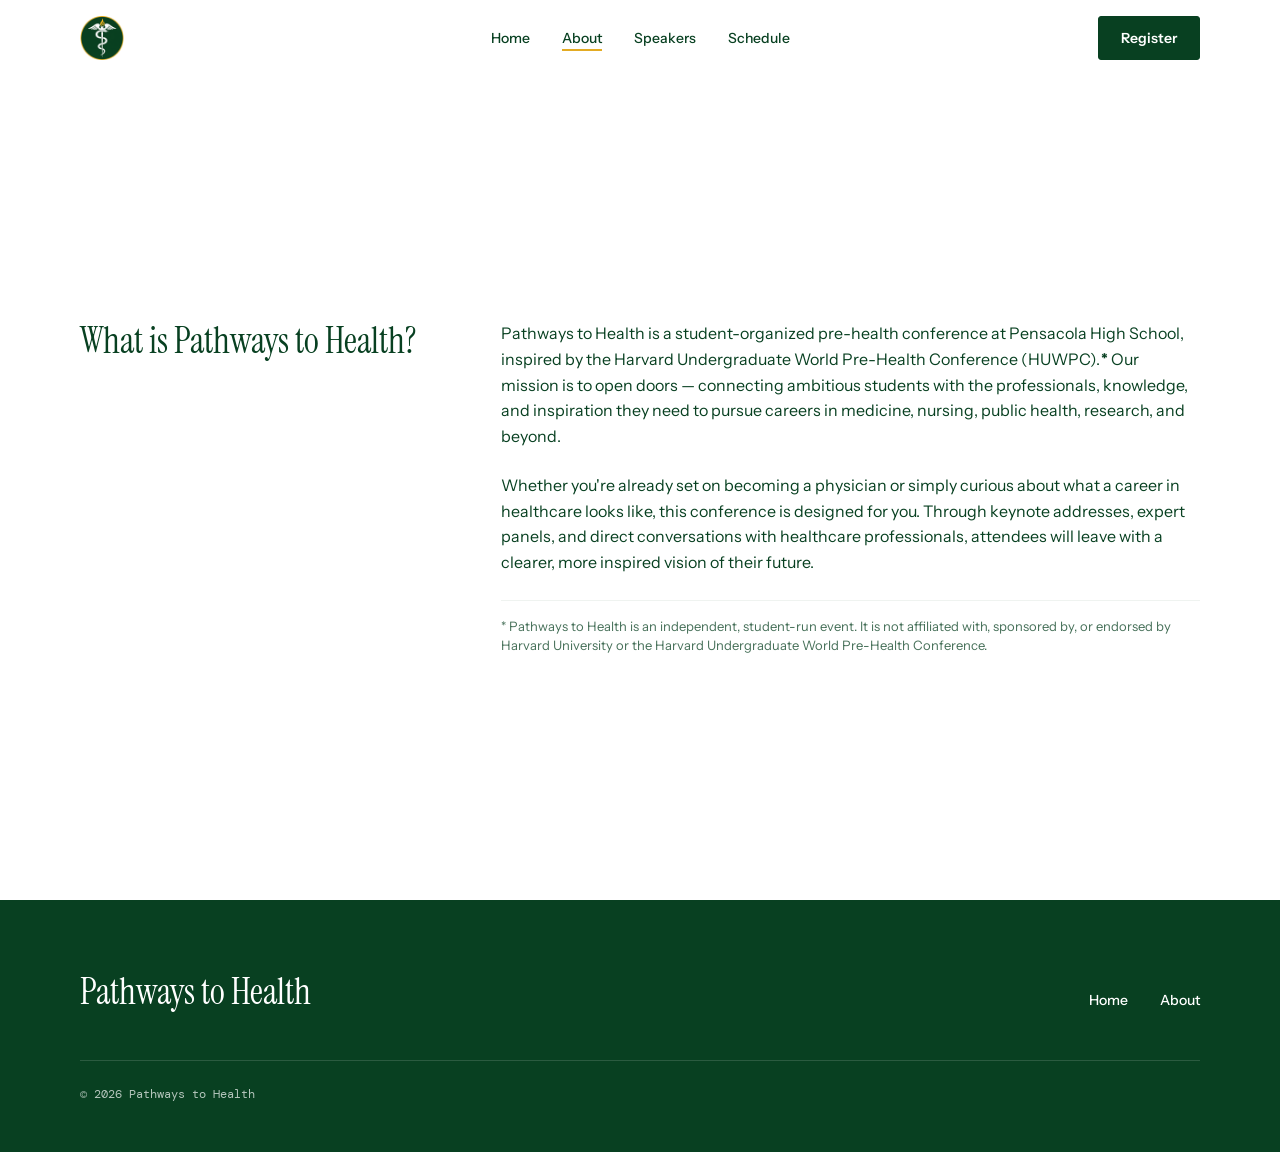
==== about.html @ 2609cc20 "Added registration page." ====
<!DOCTYPE html>
<html lang="en" class="snap-sections">
<head>
  <meta charset="UTF-8">
  <meta name="viewport" content="width=device-width, initial-scale=1.0">
  <title>About — Pathways to Health</title>
  <meta name="description" content="About — Pathways to Health.">
  <link rel="icon" type="image/png" href="images/favicon-32.png">

  <link rel="preconnect" href="https://fonts.googleapis.com">
  <link rel="preconnect" href="https://fonts.gstatic.com" crossorigin>
  <link href="https://fonts.googleapis.com/css2?family=Instrument+Serif:ital@0;1&family=Instrument+Sans:wght@400;500;600&family=DM+Mono:wght@400&display=swap" rel="stylesheet">
  <link rel="stylesheet" href="css/styles.css">
</head>
<body>
  <a class="skip-link" href="#main">Skip to content</a>

  <!-- ===== Navbar ===== -->
  <header class="site-header">
    <nav class="container nav" aria-label="Main">
      <a class="brand" href="index.html">
        <img src="images/logo-96.png" alt="Pathways to Health" width="44" height="44">
      </a>
      <button class="nav__toggle" type="button" aria-expanded="false" aria-controls="nav-links" aria-label="Open menu">
        <span></span><span></span>
      </button>
      <div class="nav__links" id="nav-links">
        <ul class="nav__main">
          <li><a class="link" href="index.html">Home</a></li>
          <li><a class="link" href="about.html" aria-current="page">About</a></li>
          <li><a class="link" href="speakers.html">Speakers</a></li>
          <li><a class="link" href="schedule.html">Schedule</a></li>
        </ul>
        <ul class="nav__end">
          <li><a class="btn btn--primary" href="register.html">Register</a></li>
        </ul>
      </div>
    </nav>
  </header>

  <main id="main">
    <section class="section" aria-labelledby="what-is">
      <div class="container split">
        <h1 class="h1" id="what-is">What is Pathways to Health?</h1>
        <div class="split__body">
          <p>Pathways to Health is a student-organized pre-health conference at Pensacola High School, inspired by the Harvard Undergraduate World Pre-Health Conference (HUWPC).<a class="footnote-ref" href="#footnote-harvard" aria-describedby="footnote-harvard">*</a> Our mission is to open doors — connecting ambitious students with the professionals, knowledge, and inspiration they need to pursue careers in medicine, nursing, public health, research, and beyond.</p>
          <p>Whether you're already set on becoming a physician or simply curious about what a career in healthcare looks like, this conference is designed for you. Through keynote addresses, expert panels, and direct conversations with healthcare professionals, attendees will leave with a clearer, more inspired vision of their future.</p>
          <p class="footnote small" id="footnote-harvard">* Pathways to Health is an independent, student-run event. It is not affiliated with, sponsored by, or endorsed by Harvard University or the Harvard Undergraduate World Pre-Health Conference.</p>
        </div>
      </div>
    </section>
  </main>

  <!-- ===== Footer ===== -->
  <footer class="site-footer">
    <div class="container">
      <div class="footer__top">
        <p class="footer__tagline">Pathways to Health</p>
        <ul class="footer__links">
          <li><a class="link" href="index.html">Home</a></li>
          <li><a class="link" href="about.html">About</a></li>
        </ul>
      </div>
      <div class="footer__bottom">
        <p>© <span data-year>2026</span> Pathways to Health</p>
      </div>
    </div>
  </footer>

  <script src="js/main.js"></script>
</body>
</html>
---- css/styles.css ----
/* ==========================================================================
   Design tokens — Verdant scheme (see DESIGN.md)
   ========================================================================== */
:root {
  /* Color — from the logo */
  --surface: #ffffff;
  --primary: #084021;
  --accent: #e3ab23;

  /* Color — supporting */
  --cream: #f8f3e6;
  --surface-2: #eaf0ec;

  /* Type */
  --font-display: "Instrument Serif", Georgia, serif;
  --font-body: "Instrument Sans", system-ui, sans-serif;
  --font-mono: "DM Mono", ui-monospace, monospace;

  /* Space (4px base) */
  --space-1: 4px;
  --space-2: 8px;
  --space-3: 12px;
  --space-4: 16px;
  --space-5: 24px;
  --space-6: 32px;
  --space-7: 48px;
  --space-8: 72px;
  --space-9: 112px;

  /* Shape */
  --radius: 3px;
  --radius-pill: 999px;

  /* Layout */
  --container: 1120px;
  --gutter: 24px;
  --section-space: var(--space-9);
  --header-height: 76px;

  --ease: cubic-bezier(0.2, 0, 0, 1);
  --duration: 200ms;
}

@media (max-width: 767px) {
  :root {
    --gutter: 16px;
    --section-space: var(--space-8);
    --header-height: 64px;
  }
}

/* ==========================================================================
   Base
   ========================================================================== */
*,
*::before,
*::after {
  box-sizing: border-box;
}

html {
  -webkit-text-size-adjust: 100%;
  scroll-behavior: smooth;
}

body {
  display: flex;
  flex-direction: column;
  min-height: 100vh;
  margin: 0;
  background: var(--surface);
  color: var(--primary);
  font-family: var(--font-body);
  font-size: 16px;
  line-height: 1.6;
  -webkit-font-smoothing: antialiased;
  -moz-osx-font-smoothing: grayscale;
  text-rendering: optimizeLegibility;
}

main {
  flex: 1;
}

body.menu-open {
  overflow: hidden;
}

img {
  display: block;
  max-width: 100%;
}

h1,
h2,
h3,
h4 {
  margin: 0;
  color: var(--primary);
}

p {
  margin: 0;
}

a {
  color: inherit;
  text-decoration: none;
}

ul,
ol {
  margin: 0;
  padding: 0;
  list-style: none;
}

:focus-visible {
  outline: 2px solid var(--primary);
  outline-offset: 4px;
}

::selection {
  background: var(--primary);
  color: var(--surface);
}

.skip-link {
  position: absolute;
  top: 12px;
  left: 12px;
  z-index: 100;
  padding: 10px 16px;
  border-radius: var(--radius);
  background: var(--primary);
  color: var(--surface);
  font-size: 14px;
  font-weight: 500;
  transform: translateY(-200%);
}

.skip-link:focus {
  transform: none;
}

/* ==========================================================================
   Layout helpers
   ========================================================================== */
.container {
  width: 100%;
  max-width: calc(var(--container) + var(--gutter) * 2);
  margin: 0 auto;
  padding: 0 var(--gutter);
}

.section {
  padding: var(--section-space) 0;
}

.section + .section {
  border-top: 1px solid var(--surface-2);
}

/* Section that continues straight on from the page header */
.section--flush {
  padding-top: 0;
}

/* Warm band — Cream ground for a single feature section */
.section--cream {
  background: var(--cream);
}

/* ==========================================================================
   Typography
   ========================================================================== */
.display-xl,
.display,
.h1 {
  font-family: var(--font-display);
  font-weight: 400;
}

.display-xl {
  font-size: clamp(3.5rem, 9vw, 5.5rem); /* 88px max */
  line-height: 0.95;
  letter-spacing: -0.02em;
}

.display {
  font-size: clamp(2.5rem, 6vw, 3.5rem); /* 56px max */
  line-height: 1;
  letter-spacing: -0.015em;
}

.h1 {
  font-size: clamp(2rem, 4vw, 2.25rem); /* 36px max */
  line-height: 1.1;
}

.h2 {
  font-size: 1.375rem; /* 22px */
  font-weight: 600;
  line-height: 1.3;
}

.h3 {
  font-size: 1.0625rem; /* 17px */
  font-weight: 600;
  line-height: 1.4;
}

.display-xl em,
.display em,
.h1 em {
  font-style: italic;
}

.eyebrow {
  display: block;
  margin-bottom: var(--space-5);
  font-size: 11px;
  font-weight: 500;
  letter-spacing: 0.14em;
  text-transform: uppercase;
  color: var(--primary);
}

.lead {
  max-width: 34ch;
  font-size: 1.25rem;
  line-height: 1.6;
}

.prose {
  max-width: 64ch;
}

.small {
  font-size: 13px;
  line-height: 1.5;
}

.data {
  font-family: var(--font-mono);
  font-size: 12px;
  color: var(--primary);
}

/* Dot rule — signature mark, once per page, below the main headline */
.dot-rule {
  display: flex;
  align-items: center;
  max-width: 400px;
  margin: var(--space-6) 0;
}

.dot-rule::after {
  content: "";
  flex: 1;
  height: 1px;
  background: color-mix(in srgb, var(--accent) 50%, transparent);
}

/* Nav / footer links: gold underline on hover and for the current page */
.link {
  padding: var(--space-1) 0;
  background: linear-gradient(var(--accent), var(--accent)) 0 100% / 0 2px no-repeat;
  transition: background-size var(--duration) var(--ease);
}

.link:hover,
.link[aria-current="page"] {
  background-size: 100% 2px;
}

/* ==========================================================================
   Buttons
   ========================================================================== */
.actions {
  display: flex;
  flex-wrap: wrap;
  align-items: center;
  gap: var(--space-4);
}

.btn {
  display: inline-flex;
  align-items: center;
  justify-content: center;
  gap: var(--space-2);
  min-height: 44px;
  padding: 10px 22px;
  border: 1px solid var(--primary);
  border-radius: var(--radius);
  font-family: var(--font-body);
  font-size: 14px;
  font-weight: 600;
  cursor: pointer;
  transition:
    background-color var(--duration) var(--ease),
    border-color var(--duration) var(--ease),
    color var(--duration) var(--ease);
}

.btn--primary {
  background: var(--primary);
  color: var(--surface);
}

.btn--primary:hover {
  color: var(--accent);
}

.btn--lg {
  min-height: 52px;
  padding: 14px 32px;
  font-size: 16px;
}

.btn--secondary {
  background: var(--surface);
  color: var(--primary);
}

.btn--secondary:hover {
  background: var(--surface-2);
}

.btn:disabled,
.btn[aria-disabled="true"] {
  background: var(--surface-2);
  border-color: var(--surface-2);
  color: var(--primary);
  opacity: 0.5;
  cursor: not-allowed;
}

/* Text link — green text, gold underline */
.text-link {
  display: inline-flex;
  align-items: center;
  gap: 6px;
  min-height: 44px;
  color: var(--primary);
  font-size: 14px;
  font-weight: 600;
  background: linear-gradient(var(--accent), var(--accent)) left 0 bottom 9px / 100% 2px no-repeat;
}

.arrow {
  transition: transform var(--duration) var(--ease);
}

.btn:hover .arrow,
.text-link:hover .arrow {
  transform: translateX(3px);
}

/* ==========================================================================
   Header / navbar
   ========================================================================== */
.site-header {
  position: sticky;
  top: 0;
  z-index: 50;
  background: var(--surface);
  border-bottom: 1px solid transparent;
  transition: border-color var(--duration) var(--ease);
}

.site-header.is-scrolled {
  border-bottom-color: var(--surface-2);
}

/* Brand left, main links centered, optional .nav__end group right */
.nav {
  display: grid;
  grid-template-columns: 1fr auto 1fr;
  align-items: center;
  gap: var(--space-6);
  height: var(--header-height);
}

.brand {
  justify-self: start;
  display: inline-flex;
  align-items: center;
  gap: var(--space-3);
  color: var(--primary);
}

.brand img {
  width: 44px;
  height: 44px;
}

.nav__links {
  display: contents;
  color: var(--primary);
  font-size: 14px;
  font-weight: 500;
}

.nav__main,
.nav__end {
  display: flex;
  gap: var(--space-6);
  white-space: nowrap;
}

.nav__end {
  justify-self: end;
}

.nav__toggle {
  display: none;
  position: relative;
  width: 44px;
  height: 44px;
  margin-right: -10px;
  padding: 0;
  border: 0;
  background: none;
  color: var(--primary);
  cursor: pointer;
}

.nav__toggle span {
  position: absolute;
  left: 12px;
  width: 20px;
  height: 1.5px;
  background: currentColor;
  transition: transform var(--duration) var(--ease);
}

.nav__toggle span:first-child {
  top: 18px;
}

.nav__toggle span:last-child {
  top: 25px;
}

.nav__toggle[aria-expanded="true"] span:first-child {
  transform: translateY(3.5px) rotate(45deg);
}

.nav__toggle[aria-expanded="true"] span:last-child {
  transform: translateY(-3.5px) rotate(-45deg);
}

@media (max-width: 767px) {
  .brand img {
    width: 36px;
    height: 36px;
  }

  .nav {
    display: flex;
    justify-content: space-between;
  }

  .nav__toggle {
    display: block;
  }

  .nav__links {
    display: flex;
    position: fixed;
    inset: var(--header-height) 0 0 0;
    flex-direction: column;
    gap: 0;
    padding: var(--space-5) var(--gutter);
    border-top: 1px solid var(--surface-2);
    background: var(--surface);
    font-size: 22px;
    font-weight: 600;
    opacity: 0;
    visibility: hidden;
    transition:
      opacity var(--duration) var(--ease),
      visibility var(--duration);
  }

  .nav__links.is-open {
    opacity: 1;
    visibility: visible;
  }

  .nav__main,
  .nav__end {
    flex-direction: column;
    gap: 0;
  }

  .nav__links li {
    border-bottom: 1px solid var(--surface-2);
  }

  .nav__links .link {
    display: block;
    padding: var(--space-4) 0;
    background: none;
  }

  .nav__links .link[aria-current="page"] {
    font-weight: 600;
  }

  /* Register button sits below the list, full width */
  .nav__end {
    margin-top: var(--space-6);
  }

  .nav__end li {
    border-bottom: 0;
  }

  .nav__end .btn {
    width: 100%;
    font-size: 16px;
  }
}

/* ==========================================================================
   Home: hero
   ========================================================================== */
.hero {
  position: relative;
  display: flex; /* centres the hero in the first screen */
  align-items: center;
  min-height: calc(100svh - var(--header-height));
  padding: var(--space-7) 0 var(--space-8);
  overflow: hidden;
}

/* The rule under the headline is the trunk of the paths, so the two share
   the rule row; the countdown takes the corner under the branch ends. */
.hero__inner {
  --paths-height: 360px;
  display: grid;
  grid-template-columns: minmax(0, 440px) auto minmax(0, 1fr);
  grid-template-areas:
    "title   title  ."
    "rule    rule   ."
    "lead    lead   ."
    "details details ."
    "cta     cta    count";
  column-gap: var(--space-6);
}

.hero .display-xl {
  grid-area: title;
  font-size: clamp(3.5rem, 9vw, 6.5rem); /* 104px max */
}

/* "Pathways" / "to Health" on two lines */
.hero .display-xl span {
  display: block;
}

.hero .lead {
  grid-area: lead;
  max-width: none;
  margin-bottom: var(--space-5);
  line-height: 1.4;
}

/* Break after "Conference", echoing the headline's two lines */
.hero .lead span {
  display: block;
}

.hero__cta {
  grid-area: cta;
  align-self: end;
}

.hero__details {
  grid-area: details;
}

.hero__details,
.page-header__details {
  display: flex;
  flex-wrap: wrap;
  gap: var(--space-2) var(--space-3);
  margin-bottom: var(--space-7);
  font-size: 11px;
  font-weight: 500;
  letter-spacing: 0.14em;
  text-transform: uppercase;
  color: var(--primary);
}

/* Dot between phrases; the empty alt text keeps screen readers from reading it */
.hero__details > * + *::before,
.page-header__details > * + *::before {
  content: "·";
  content: "·" / "";
  margin-right: var(--space-3);
}

/* Text field */
.input {
  flex: 1;
  min-width: 0;
  min-height: 44px;
  padding: 10px 14px;
  border: 1px solid var(--surface-2);
  border-radius: var(--radius);
  background: var(--surface);
  color: var(--primary);
  font-family: var(--font-body);
  font-size: 16px;
  transition: border-color var(--duration) var(--ease);
}

.input::placeholder {
  color: var(--primary);
  opacity: 0.5;
}

.input:hover,
.input:focus {
  border-color: var(--primary);
}

.input:focus-visible {
  outline-offset: 2px;
}

.input[aria-invalid="true"] {
  border-color: var(--primary);
  border-width: 2px;
}

/* Countdown: large serif numeral, bottom-right under the branch ends */
.countdown {
  grid-area: count;
  display: flex;
  flex-direction: column;
  align-items: flex-end;
  justify-self: end;
  align-self: end;
  gap: var(--space-2);
  margin-top: var(--space-4); /* clear of the lowest branch, short enough that its foot lines up with the button's */
  color: var(--primary);
}

.countdown[hidden] {
  display: none;
}

.countdown__num {
  font-family: var(--font-display);
  font-size: clamp(2.75rem, 5vw, 4.25rem); /* 68px max */
  line-height: 0.85;
  letter-spacing: -0.02em;
}

.countdown__label {
  font-size: 10px;
  font-weight: 500;
  letter-spacing: 0.14em;
  text-transform: uppercase;
  white-space: nowrap;
}

/* The rule spans the full width and hands off to the paths' own trunk at
   31.8%, which puts the first split at the middle: it sits 160/600 into the
   art, and 31.8% + 0.267 x 68.2% = 50%. */
.hero .dot-rule {
  grid-row: rule;
  grid-column: 1 / -1;
  max-width: none;
  margin: var(--space-6) calc(68.2% - 2px) var(--space-6) 0; /* 2px overlap so no seam shows at the handoff */
}

.hero .dot-rule::before {
  content: "";
  flex: none;
  width: 11px;
  height: 11px;
  border-radius: 50%;
  background: var(--accent);
}

.hero .dot-rule::after {
  height: 2px;
  background: var(--accent);
  transform-origin: left;
  animation: rule-draw 0.6s cubic-bezier(0.65, 0, 0.35, 1) both;
}

@keyframes rule-draw {
  from {
    transform: scaleX(0);
  }
}

/* Branching paths, centred on the rule; negative margins keep them from
   pushing the rows apart. preserveAspectRatio="none" lets the art stretch to
   the box; non-scaling strokes keep line weights and dots true while it does. */
.hero__paths {
  position: relative;
  grid-row: rule;
  grid-column: 1 / -1;
  align-self: center;
  min-width: 0;
  height: var(--paths-height);
  margin: calc(var(--paths-height) / -2) 0 calc(var(--paths-height) / -2) 31.8%;
}

/* Branches carry on once the rule has drawn in */
.paths {
  display: block;
  width: 100%;
  height: 100%;
  overflow: visible;
  animation: paths-draw 1.4s cubic-bezier(0.65, 0, 0.35, 1) 0.6s both;
}

.paths path {
  fill: none;
  stroke-linecap: round;
  vector-effect: non-scaling-stroke;
}

.paths__lines path {
  stroke: var(--primary);
  stroke-opacity: 0.25;
  stroke-width: 1.25;
}

/* The gold route: js/main.js moves .is-active from branch to branch */
.paths__trunk,
.paths__routes path {
  stroke: var(--accent);
  stroke-width: 2;
}

.paths__routes path {
  opacity: 0;
  transition: opacity 0.8s var(--ease);
}

.paths__routes .is-active {
  opacity: 1;
}

/* Dots match the grey lines (solid, so they don't darken where lines cross)
   and turn gold with the active route */
.paths__nodes path {
  stroke: color-mix(in srgb, var(--primary) 25%, var(--surface));
  stroke-width: 7;
  transition: stroke 0.8s var(--ease);
}

.paths__nodes .is-active {
  stroke: var(--accent);
}

@keyframes paths-draw {
  from {
    clip-path: inset(0 100% 0 0);
  }

  to {
    clip-path: inset(0 0 0 0);
  }
}

/* Career labels at the branch ends */
.paths__labels {
  position: absolute;
  inset: 0;
  animation: fade-in 0.6s var(--ease) 1.6s both;
}

.paths__labels li {
  position: absolute;
  top: calc(var(--y) / 240 * 100%);
  right: -0.14em; /* trailing letter-spacing */
  font-size: 11px;
  font-weight: 500;
  line-height: 1;
  letter-spacing: 0.14em;
  text-transform: uppercase;
  white-space: nowrap;
  opacity: 0.7;
  transform: translateY(calc(-100% - 6px));
  transition: opacity 0.8s var(--ease);
}

.paths__labels .is-active {
  opacity: 1;
}

@keyframes fade-in {
  from {
    opacity: 0;
  }
}

@media (max-width: 767px) {
  /* Less space above the headline on phones */
  .hero {
    padding-top: var(--space-6);
  }

  /* Too narrow for the forced break; let it wrap evenly instead */
  .hero .lead {
    text-wrap: balance;
  }

  .hero .lead span {
    display: inline;
  }

  .hero__inner {
    --paths-height: 110px;
    grid-template-columns: minmax(0, 1fr);
    grid-template-areas:
      "title"
      "rule"
      "lead"
      "details"
      "cta"
      "count";
  }

  /* Too little room beside the branches for labels on a phone */
  .paths__labels {
    display: none;
  }

  /* Under the button, set off by a hairline, on one line */
  .countdown {
    flex-direction: row;
    align-items: baseline;
    gap: var(--space-3);
    justify-self: stretch;
    margin: var(--space-6) 0 0;
    padding-top: var(--space-5);
    border-top: 1px solid var(--surface-2);
  }
}

/* ==========================================================================
   Statement
   ========================================================================== */
.statement {
  max-width: 24ch;
  color: var(--primary);
  margin: 0 auto;
  text-align: center;
  text-wrap: balance;
}

/* ==========================================================================
   Cards and notices
   ========================================================================== */
.card {
  padding: var(--space-6);
  border: 1px solid var(--surface-2);
  border-radius: var(--radius);
  background: var(--surface);
}

.card .h1 {
  margin-bottom: var(--space-3);
}

.card p {
  margin-bottom: var(--space-3);
}

/* Footnote marker and note — e.g. the non-affiliation disclaimer */
.footnote-ref {
  margin-left: 1px;
  font-weight: 600;
}

.footnote {
  padding-top: var(--space-4);
  border-top: 1px solid var(--surface-2);
  opacity: 0.75;
}

.notice {
  display: flex;
  gap: var(--space-3);
  padding: var(--space-5);
  border-radius: var(--radius);
  background: var(--cream);
}

.notice::before {
  content: "";
  flex: none;
  width: 8px;
  height: 8px;
  margin-top: 9px;
  border-radius: 50%;
  background: var(--accent);
}

/* ==========================================================================
   About page
   ========================================================================== */
.page-header {
  padding: var(--space-9) 0 var(--space-8);
}

.page-header .display {
  max-width: 16ch;
}

.page-header .dot-rule {
  margin-bottom: 0;
}

.page-header .actions {
  margin-top: var(--space-6);
}

.split {
  display: grid;
  grid-template-columns: 4fr 8fr;
  gap: var(--space-8);
}

.split__body {
  display: grid;
  gap: var(--space-5);
  max-width: 64ch;
}

.page-header__details {
  margin: var(--space-5) 0 0;
}

/* ==========================================================================
   Register page — one column of fieldsets, divided by hairlines
   ========================================================================== */
.register,
.register__done {
  max-width: 640px;
}

.register__intro {
  margin-bottom: var(--space-6);
  opacity: 0.75;
}

.register__group {
  display: grid;
  gap: var(--space-5);
  min-width: 0;
  margin: 0;
  padding: 0 0 var(--space-7);
  border: 0;
}

.register__group + .register__group {
  padding-top: var(--space-6);
  border-top: 1px solid var(--surface-2);
}

.register__group legend {
  float: left; /* puts the legend inside the grid, so it gets the same gap */
  width: 100%;
  padding: 0;
}

.register__parent {
  display: grid;
  gap: var(--space-5);
}

.register__parent[hidden] {
  display: none;
}

.field {
  display: grid;
  gap: var(--space-2);
  min-width: 0;
}

.field label {
  font-size: 14px;
  font-weight: 600;
}

.field__req {
  color: var(--primary);
  opacity: 0.6;
}

.field__hint {
  margin-top: calc(var(--space-2) - var(--space-5));
  opacity: 0.75;
}

.field-row {
  display: grid;
  grid-template-columns: repeat(2, minmax(0, 1fr));
  gap: var(--space-5) var(--space-4);
}

.field-row--address {
  grid-template-columns: minmax(0, 2fr) minmax(0, 1fr) minmax(0, 1fr);
}

textarea.input {
  min-height: 88px;
  resize: vertical;
  line-height: 1.5;
}

/* Select: Mist fill, no border, Green caret */
select.input {
  appearance: none;
  padding-right: 40px;
  border-color: var(--surface-2);
  background:
    url("data:image/svg+xml,%3Csvg xmlns='http://www.w3.org/2000/svg' width='12' height='8' viewBox='0 0 12 8'%3E%3Cpath d='M1 1.5l5 5 5-5' fill='none' stroke='%23084021' stroke-width='1.5'/%3E%3C/svg%3E")
    no-repeat right 14px center,
    var(--surface-2);
  cursor: pointer;
}

.checks {
  display: grid;
  grid-template-columns: repeat(2, minmax(0, 1fr));
  gap: var(--space-3) var(--space-4);
}

.check {
  display: inline-flex;
  align-items: center;
  gap: var(--space-3);
  min-height: 28px;
  cursor: pointer;
}

.check input {
  flex: none;
  width: 18px;
  height: 18px;
  margin: 0;
  accent-color: var(--primary);
  cursor: pointer;
}

/* Off-screen honeypot */
.register__trap {
  position: absolute;
  left: -9999px;
  width: 1px;
  height: 1px;
  overflow: hidden;
}

.register__submit {
  display: grid;
  justify-items: start;
  gap: var(--space-3);
  padding-top: var(--space-6);
  border-top: 1px solid var(--surface-2);
}

.register__status:empty {
  display: none;
}

.register__status.is-error {
  font-weight: 500;
}

.register__done[hidden] {
  display: none;
}

.register__done .h2 {
  margin-bottom: var(--space-2);
}

.register__done:focus {
  outline: none;
}

@media (max-width: 767px) {
  .field-row,
  .field-row--address {
    grid-template-columns: minmax(0, 1fr);
  }

  .checks {
    grid-template-columns: minmax(0, 1fr);
  }
}

/* ==========================================================================
   Schedule page — timeline: time | Mist line with gold dot | session
   ========================================================================== */
.schedule {
  max-width: 880px;
}

.schedule__item {
  display: grid;
  grid-template-columns: 104px 1fr;
}

.schedule__item + .schedule__item {
  border-top: 1px solid var(--surface-2);
}

.schedule__time {
  padding: var(--space-5) var(--space-5) var(--space-5) 0;
  font-family: var(--font-mono);
  font-size: 13px;
  line-height: 1.85; /* aligns with the h3 first line */
  white-space: nowrap;
}

.schedule__body {
  position: relative;
  display: grid;
  gap: var(--space-1);
  padding: var(--space-5) 0 var(--space-5) var(--space-6);
  border-left: 1px solid var(--surface-2);
}

.schedule__body::before {
  content: "";
  position: absolute;
  top: calc(var(--space-5) + 10px);
  left: -4px;
  width: 7px;
  height: 7px;
  border-radius: 50%;
  background: var(--accent);
}

.schedule__body p {
  max-width: 64ch;
}

.image-placeholder {
  display: grid;
  place-items: center;
  aspect-ratio: 16 / 9;
  background: var(--surface-2);
  font-family: var(--font-mono);
  font-size: 12px;
  color: var(--primary);
}

@media (max-width: 767px) {
  .page-header {
    padding: var(--space-8) 0 var(--space-7);
  }

  .split {
    grid-template-columns: 1fr;
    gap: var(--space-4);
  }

  .image-placeholder {
    aspect-ratio: 4 / 3;
  }

  .schedule__item {
    grid-template-columns: 76px 1fr;
  }

  .schedule__time {
    padding-right: var(--space-4);
    font-size: 12px;
    line-height: 2.1;
  }

  .schedule__body {
    padding-left: var(--space-5);
  }
}

/* ==========================================================================
   Tags — pills for session type and status
   ========================================================================== */
.tag {
  display: inline-flex;
  align-items: center;
  min-height: 24px;
  padding: 2px 10px;
  border: 1px solid var(--primary);
  border-radius: var(--radius-pill);
  font-size: 12px;
  font-weight: 500;
  line-height: 1.4;
  white-space: nowrap;
}

.tag--filled {
  background: var(--primary);
  color: var(--surface);
}

.tag--outline {
  background: var(--surface);
  color: var(--primary);
}

.tag--soft {
  border-color: var(--surface-2);
  background: var(--surface-2);
  color: var(--primary);
}

/* ==========================================================================
   Speakers page — portrait cards in a grid, then the question CTA
   ========================================================================== */
.speakers {
  --speakers-row-gap: var(--space-8);
  display: grid;
  grid-template-columns: repeat(3, 1fr);
  gap: var(--speakers-row-gap) var(--space-6);
}

.speaker {
  display: grid;
  align-content: start;
  gap: var(--space-3);
}

/* Mist placeholder until the photo arrives; the same class sizes the <img> */
.speaker__photo {
  display: grid;
  place-items: center;
  width: 100%;
  height: auto;
  aspect-ratio: 4 / 5;
  margin-bottom: var(--space-2);
  object-fit: cover;
  background: var(--surface-2);
  font-family: var(--font-mono);
  font-size: 12px;
  color: var(--primary);
}

.speaker__meta {
  display: flex;
  flex-wrap: wrap;
  align-items: center;
  gap: var(--space-3);
}

.speaker__meta .eyebrow {
  margin-bottom: 0;
}

.speaker__name {
  font-family: var(--font-display);
  font-size: 2rem; /* 32px */
  font-weight: 400;
  line-height: 1.1;
}

.speaker__role {
  font-weight: 500;
  line-height: 1.5;
}

/* Place of employment, on its own line under the title */
.speaker__role span {
  display: block;
  font-weight: 400;
}

.speaker__bio {
  max-width: 64ch;
  margin-top: var(--space-1);
}

.speakers-cta .h1 {
  max-width: 20ch;
  margin-bottom: var(--space-4);
}

.speakers-cta p {
  max-width: 52ch;
}

.speakers-cta .actions {
  margin-top: var(--space-6);
}

@media (max-width: 1023px) {
  .speakers {
    grid-template-columns: repeat(2, 1fr);
  }
}

@media (max-width: 767px) {
  .speakers {
    --speakers-row-gap: var(--space-7);
    grid-template-columns: 1fr;
  }
}

/* ==========================================================================
   Footer — the page's one inverse panel
   ========================================================================== */
.site-footer {
  padding: var(--space-8) 0 var(--space-7);
  background: var(--primary);
  color: var(--surface);
}

.site-footer :focus-visible {
  outline-color: var(--accent);
}

.footer__top {
  display: grid;
  grid-template-columns: 1fr auto;
  align-items: end;
  gap: var(--space-6);
  padding-bottom: var(--space-7);
}

.footer__tagline {
  font-family: var(--font-display);
  font-size: clamp(2rem, 4vw, 2.25rem);
  line-height: 1.1;
}

.footer__links {
  display: flex;
  gap: var(--space-6);
  font-size: 14px;
  font-weight: 500;
}

.footer__bottom {
  display: flex;
  flex-wrap: wrap;
  justify-content: space-between;
  gap: var(--space-3);
  padding-top: var(--space-5);
  border-top: 1px solid color-mix(in srgb, var(--surface) 14%, transparent);
  font-family: var(--font-mono);
  font-size: 12px;
  color: color-mix(in srgb, var(--surface) 70%, transparent);
}

@media (max-width: 767px) {
  .footer__top {
    grid-template-columns: 1fr;
    align-items: start;
  }
}

/* ==========================================================================
   Section-by-section scrolling
   Pages with html.snap-sections stop at each section and at the footer,
   on every device. Each section fills the screen below the sticky header
   (scroll-padding keeps the header from covering a section's top), with its
   content centered. snap-stop means a hard swipe can't skip a stop.
   Sections taller than the screen scroll freely inside, then the next one
   snaps in. The speaker grid stops at each row of speakers instead.
   ========================================================================== */
html.snap-sections {
  /* The header's full height, counting its 1px bottom border */
  --snap-header: calc(var(--header-height) + 1px);
  scroll-snap-type: y mandatory;
  scroll-padding-top: var(--snap-header);
}

.snap-sections :is(.hero, .page-header, main > .section) {
  min-height: calc(100vh - var(--snap-header));
  /* The screen's height with the browser's toolbars showing (phones,
     iPad Safari); the same as 100vh on desktops. */
  min-height: calc(100svh - var(--snap-header));
  scroll-snap-align: start;
  scroll-snap-stop: always;
}

/* Center the content vertically (the hero already does this itself) */
.snap-sections :is(.page-header, main > .section) {
  display: flex;
  flex-direction: column;
  justify-content: center;
}

/* A link that jumps to a spot low in a section would otherwise snap on to
   the next section. Aiming for the middle of the screen keeps the snap on
   the note's own section (and centers the note when the section is taller
   than the screen). */
.snap-sections .footnote {
  scroll-margin-top: 50vh;
  scroll-margin-top: 50svh;
}

/* The page title now has its own screen, so the section after it needs
   its top padding back */
.snap-sections .section--flush {
  padding-top: var(--section-space);
}

.snap-sections .site-footer {
  scroll-snap-align: end;
}

/* Each row of speakers is a stop, with one row gap of space under the
   header. The grid's own top padding gives the first row that same space,
   so its stop is the top of the page. The section itself stops being a
   snap target: it's taller than the screen, which would let the scroll
   rest anywhere inside it. */
.snap-sections main > .section:has(.speakers) {
  padding-top: 0;
  scroll-snap-align: none;
}

.snap-sections .speakers {
  padding-top: var(--speakers-row-gap);
}

.snap-sections .speakers > li {
  scroll-margin-top: var(--speakers-row-gap);
  scroll-snap-align: start;
  scroll-snap-stop: always;
}

/* A whole card fits on the screen, with a row gap above and below it. When
   the screen is too short, the photo gives up height (cropping, not
   squashing) and the text keeps its size. */
.snap-sections .speaker {
  display: flex;
  flex-direction: column;
  max-height: calc(100vh - var(--snap-header) - 2 * var(--speakers-row-gap));
  max-height: calc(100svh - var(--snap-header) - 2 * var(--speakers-row-gap));
}

.snap-sections .speaker > * {
  flex-shrink: 0;
}

.snap-sections .speaker__photo {
  flex-shrink: 1;
  min-height: 0;
}

/* ==========================================================================
   Motion preferences
   ========================================================================== */
@media (prefers-reduced-motion: reduce) {
  html {
    scroll-behavior: auto;
  }

  .paths,
  .paths__labels,
  .dot-rule::after {
    animation: none !important;
  }

  *,
  *::before,
  *::after {
    transition-duration: 0.01ms !important;
  }
}
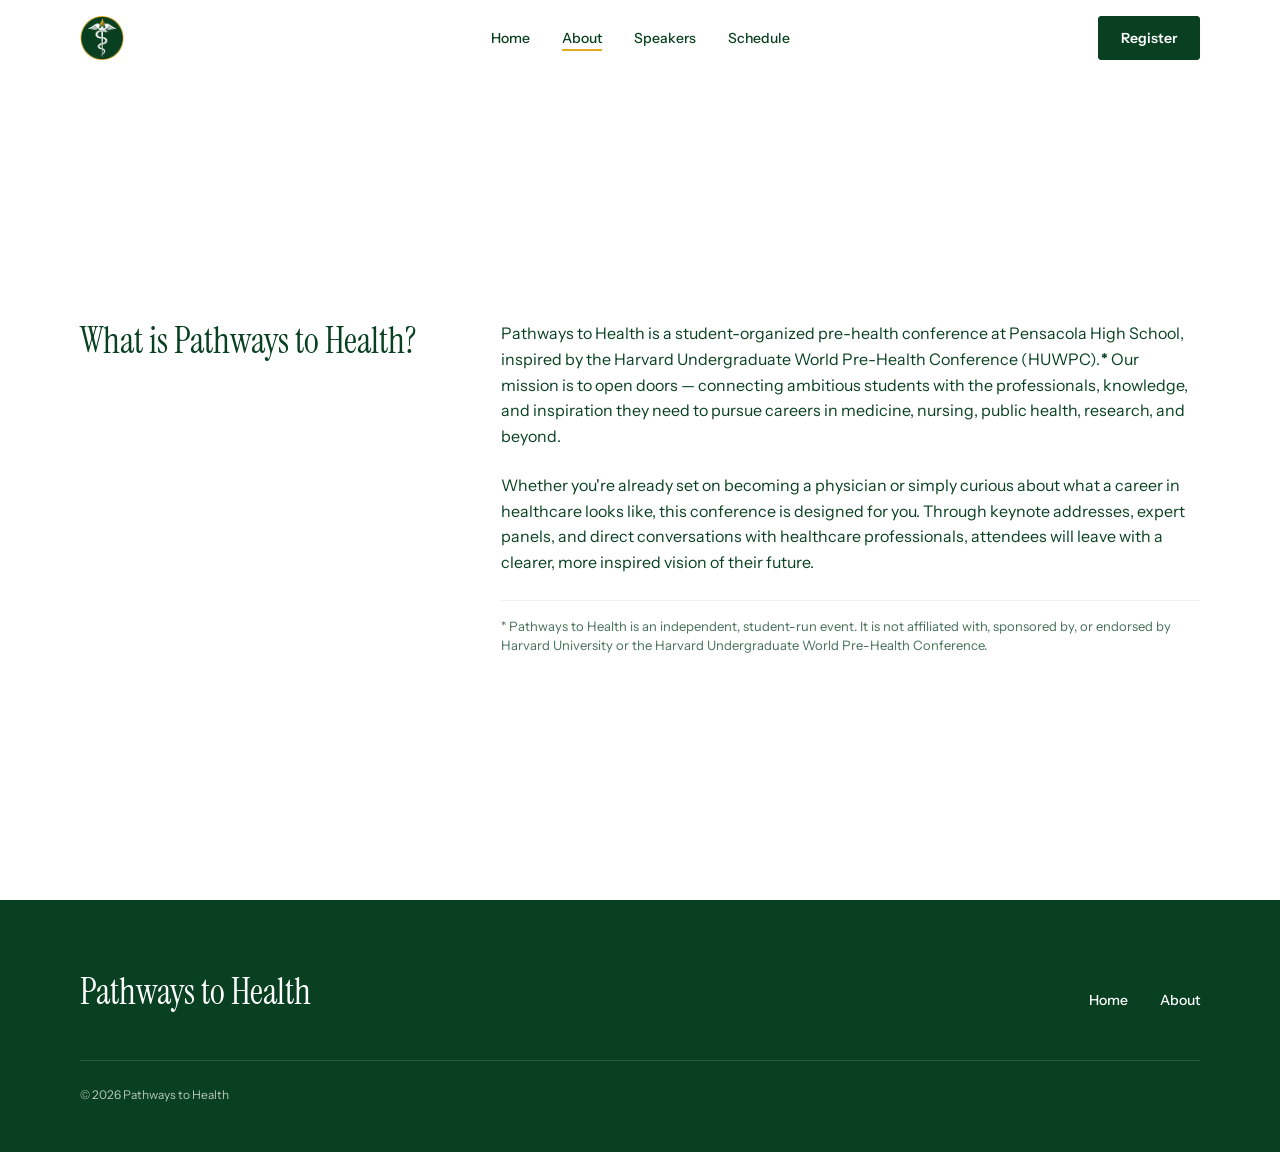
==== commit ae679cc9: "fixed fonts" ====
--- a/about.html
+++ b/about.html
@@ -9,7 +9,7 @@
 
   <link rel="preconnect" href="https://fonts.googleapis.com">
   <link rel="preconnect" href="https://fonts.gstatic.com" crossorigin>
-  <link href="https://fonts.googleapis.com/css2?family=Instrument+Serif:ital@0;1&family=Instrument+Sans:wght@400;500;600&family=DM+Mono:wght@400&display=swap" rel="stylesheet">
+  <link href="https://fonts.googleapis.com/css2?family=Instrument+Serif:ital@0;1&family=Instrument+Sans:wght@400;500;600&display=swap" rel="stylesheet">
   <link rel="stylesheet" href="css/styles.css">
 </head>
 <body>
--- a/css/styles.css
+++ b/css/styles.css
@@ -12,9 +12,9 @@
   --surface-2: #eaf0ec;
 
   /* Type */
-  --font-display: "Instrument Serif", Georgia, serif;
-  --font-body: "Instrument Sans", system-ui, sans-serif;
-  --font-mono: "DM Mono", ui-monospace, monospace;
+  --font-display: "Instrument Serif", serif;
+  --font-body: "Instrument Sans", sans-serif;
+  --font-mono: "Instrument Sans", sans-serif;
 
   /* Space (4px base) */
   --space-1: 4px;
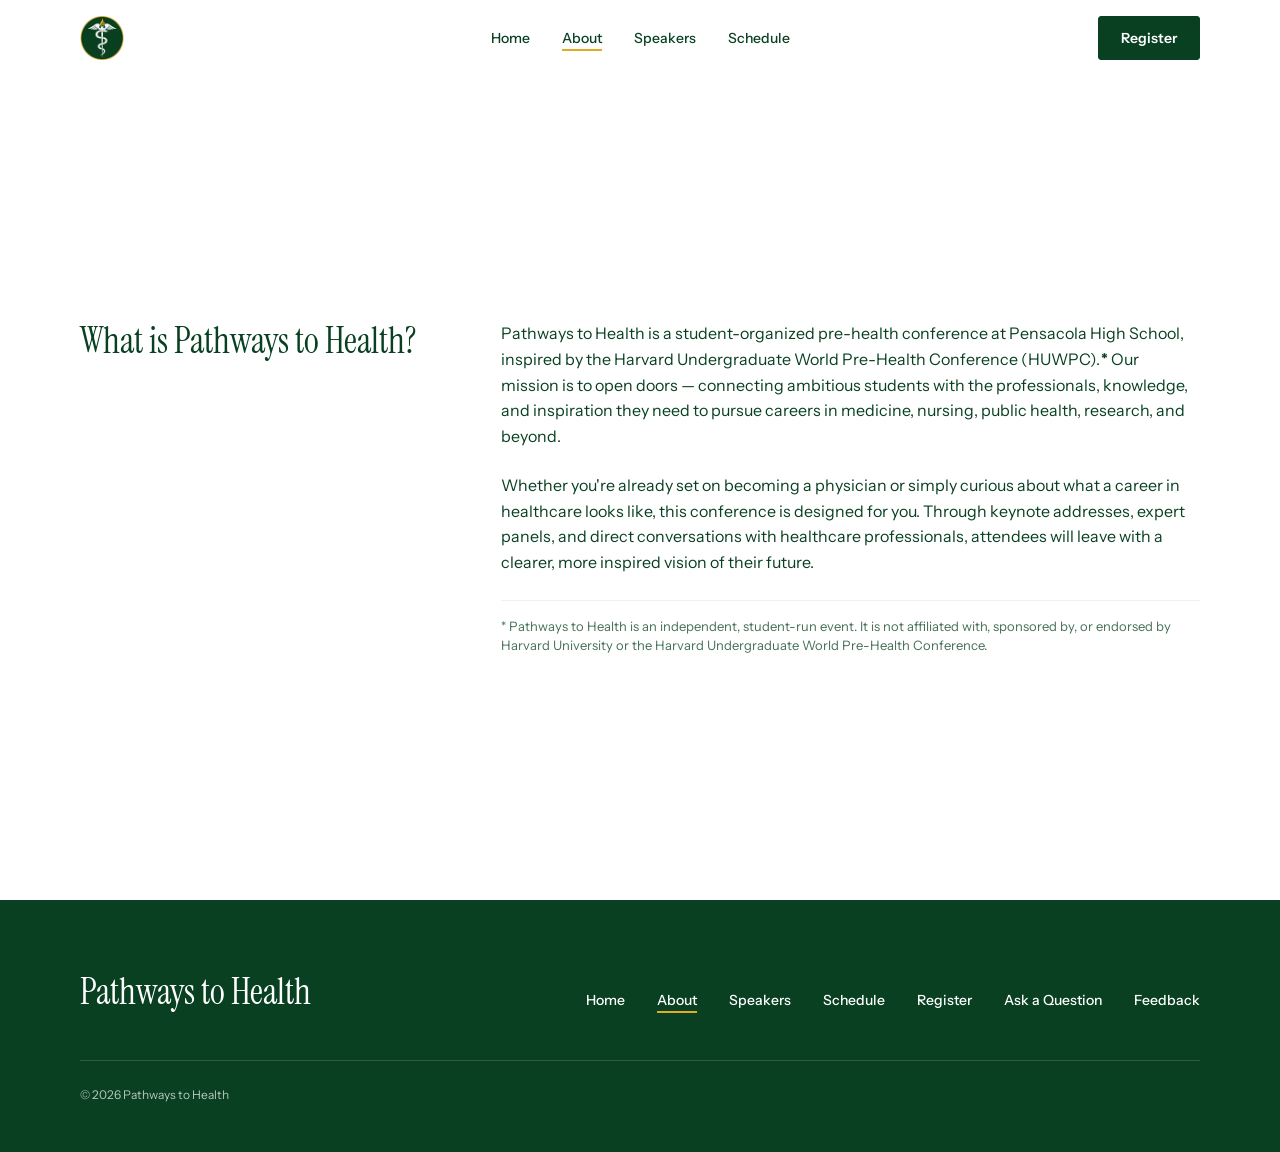
==== commit d871aa63: "Update footer links across multiple pages and enhance styles for better layout" ====
--- a/about.html
+++ b/about.html
@@ -58,7 +58,12 @@
         <p class="footer__tagline">Pathways to Health</p>
         <ul class="footer__links">
           <li><a class="link" href="index.html">Home</a></li>
-          <li><a class="link" href="about.html">About</a></li>
+          <li><a class="link" href="about.html" aria-current="page">About</a></li>
+          <li><a class="link" href="speakers.html">Speakers</a></li>
+          <li><a class="link" href="schedule.html">Schedule</a></li>
+          <li><a class="link" href="register.html">Register</a></li>
+          <li><a class="link" href="ask.html">Ask a Question</a></li>
+          <li><a class="link" href="feedback.html">Feedback</a></li>
         </ul>
       </div>
       <div class="footer__bottom">
--- a/css/styles.css
+++ b/css/styles.css
@@ -1343,6 +1343,7 @@
 
 .footer__links {
   display: flex;
+  flex-wrap: wrap;
   gap: var(--space-6);
   font-size: 14px;
   font-weight: 500;
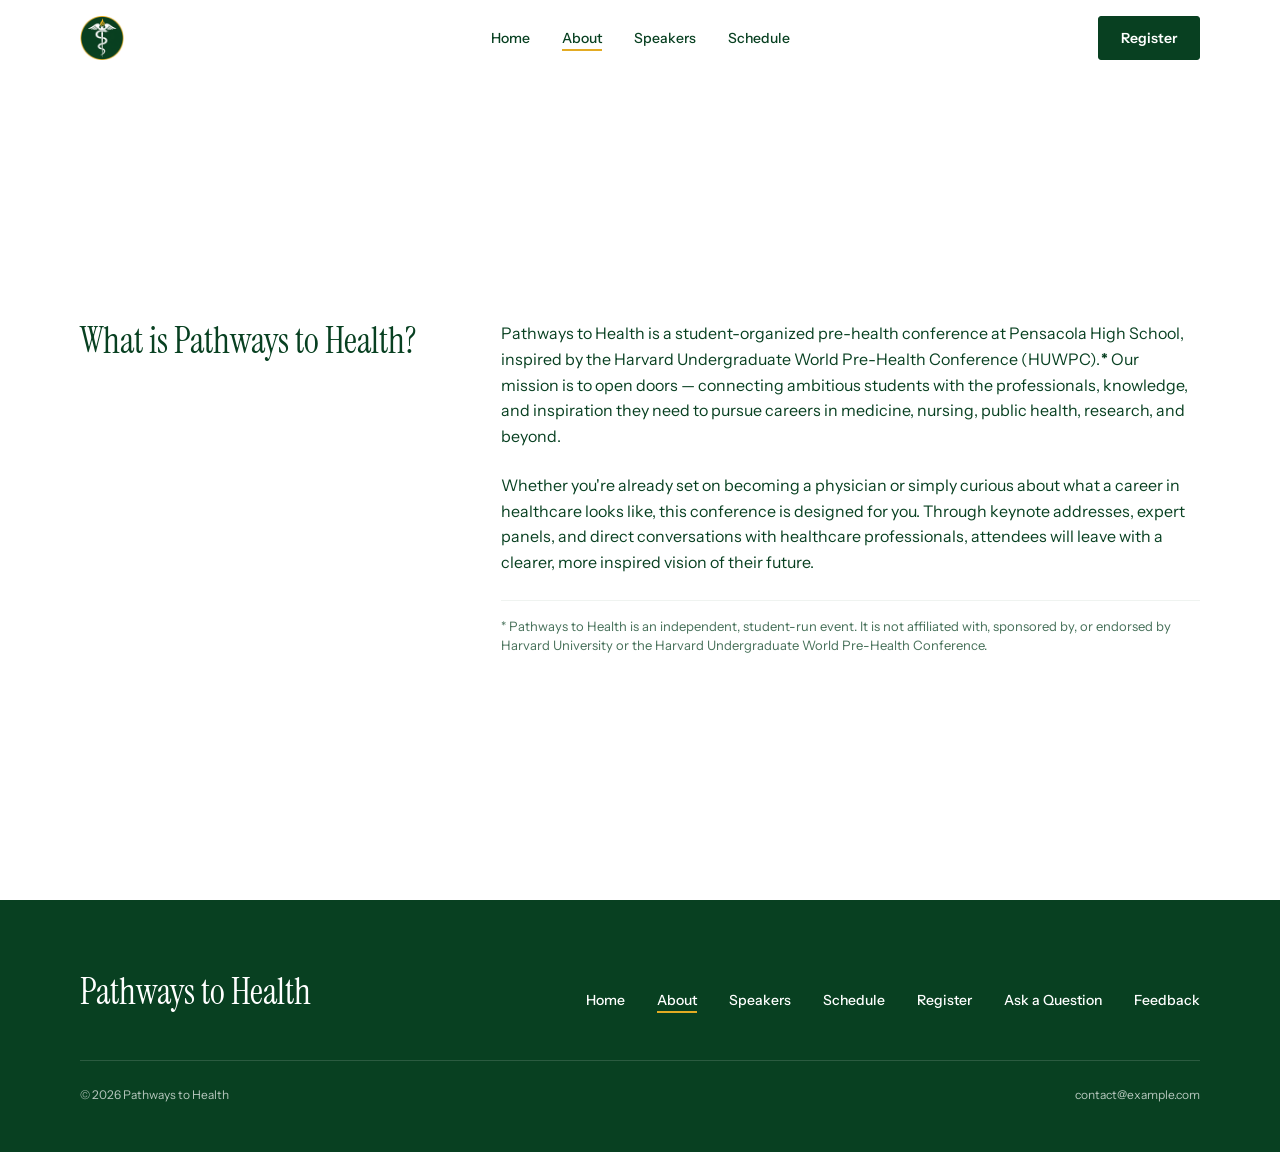
==== commit 52f38fc8: "Fixed C through F" ====
--- a/about.html
+++ b/about.html
@@ -68,6 +68,8 @@
       </div>
       <div class="footer__bottom">
         <p>© <span data-year>2026</span> Pathways to Health</p>
+        <!-- PLACEHOLDER: replace contact@example.com with the real contact email, here and in every file (see plan.md, D) -->
+        <p><a class="link" href="mailto:contact@example.com">contact@example.com</a></p>
       </div>
     </div>
   </footer>
--- a/css/styles.css
+++ b/css/styles.css
@@ -944,7 +944,7 @@
 }
 
 /* ==========================================================================
-   Register page — one column of fieldsets, divided by hairlines
+   Forms (Register and Ask A Question pages) — one column of fieldsets, divided by hairlines
    ========================================================================== */
 .register,
 .register__done {
@@ -1004,6 +1004,11 @@
 .field__hint {
   margin-top: calc(var(--space-2) - var(--space-5));
   opacity: 0.75;
+}
+
+/* Under a field's input, where the gap is already small */
+.field .field__hint {
+  margin-top: 0;
 }
 
 .field-row {
@@ -1288,16 +1293,25 @@
   margin-top: var(--space-1);
 }
 
-.speakers-cta .h1 {
+/* Shown in the page header until speakers are announced */
+.speakers-soon {
+  max-width: 64ch;
+  margin-top: var(--space-7);
+}
+
+.speakers-cta .h1,
+.final-cta .h1 {
   max-width: 20ch;
   margin-bottom: var(--space-4);
 }
 
-.speakers-cta p {
+.speakers-cta p,
+.final-cta p {
   max-width: 52ch;
 }
 
-.speakers-cta .actions {
+.speakers-cta .actions,
+.final-cta .actions {
   margin-top: var(--space-6);
 }
 
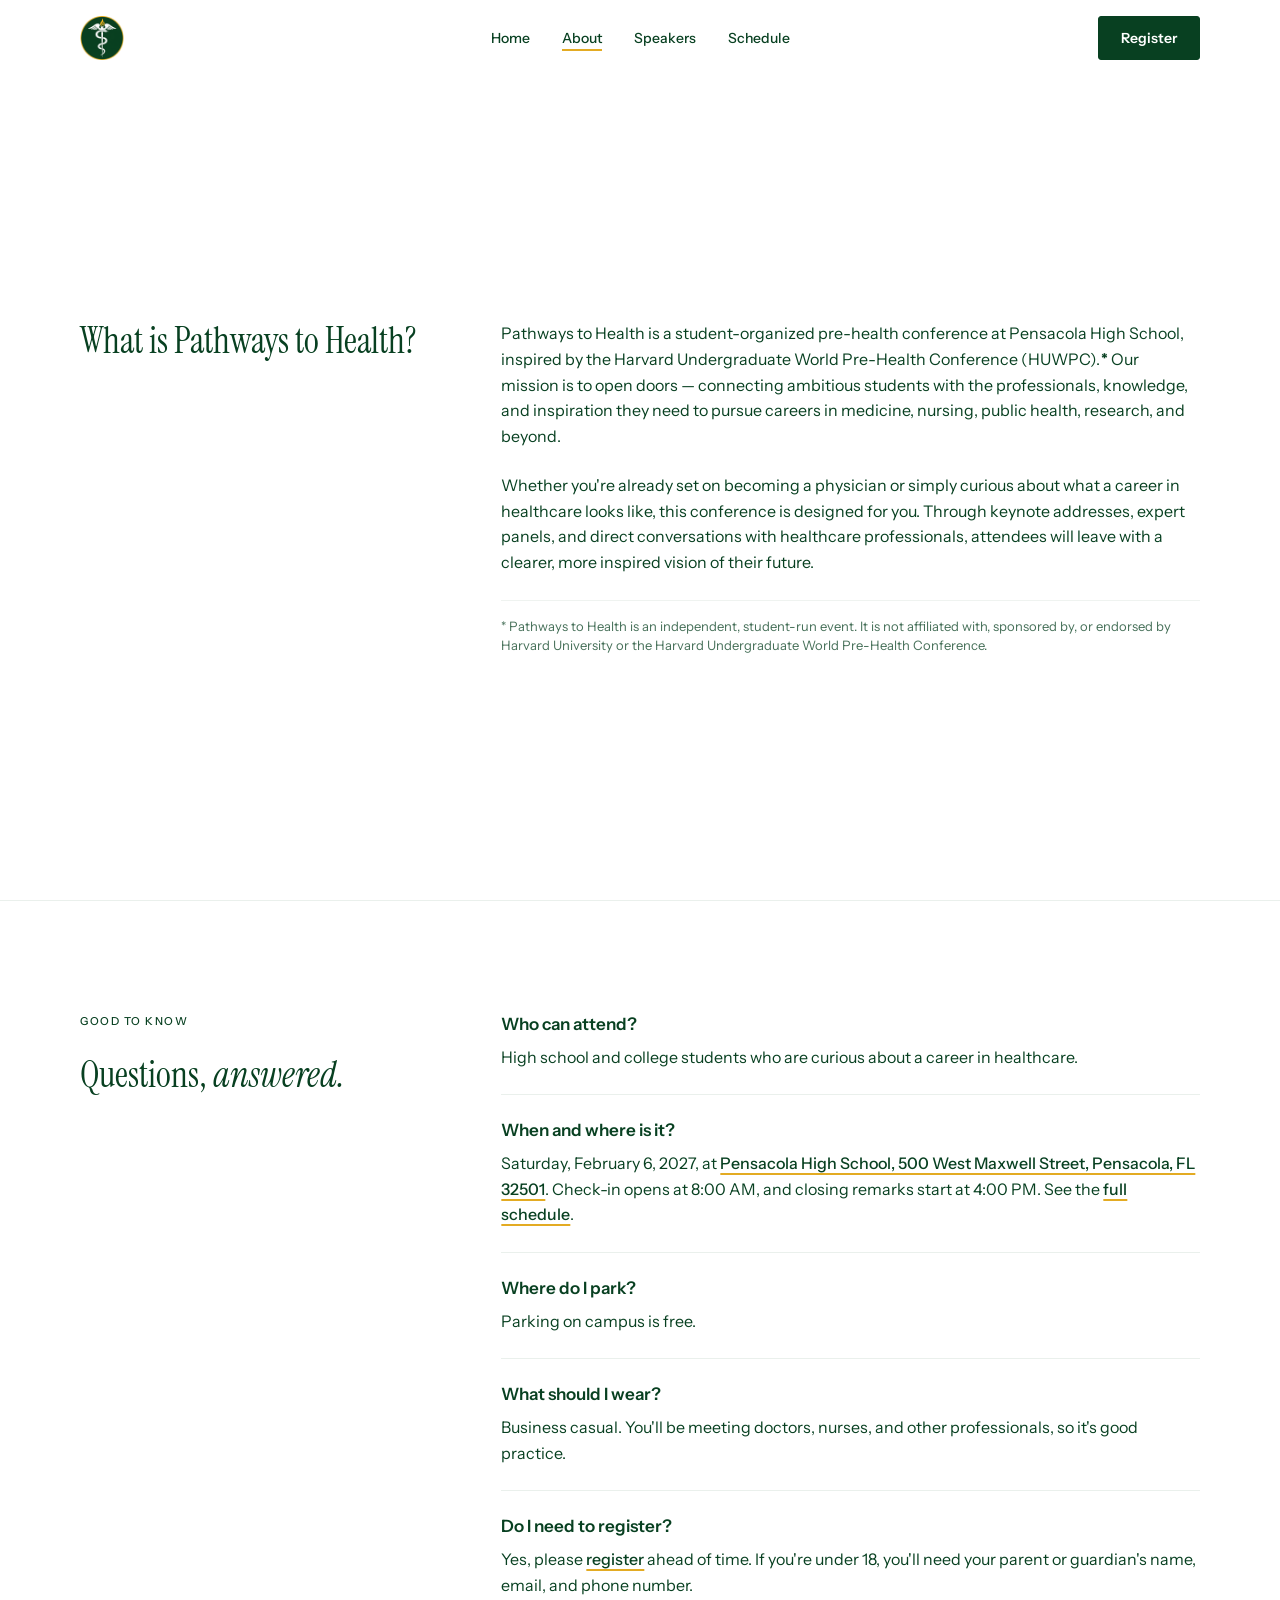
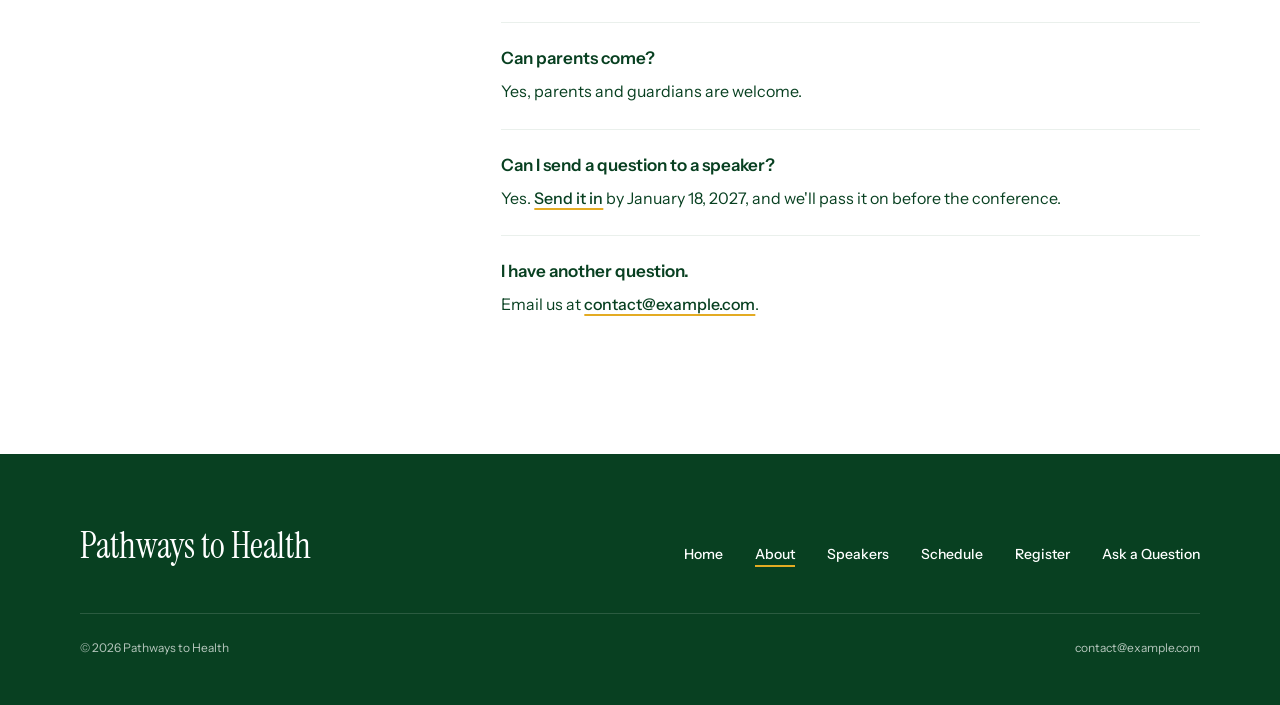
==== commit 117b2fa2: "feat: add feedback functionality with Edge Function and database integration - Implemented a new Edg" ====
--- a/about.html
+++ b/about.html
@@ -4,7 +4,17 @@
   <meta charset="UTF-8">
   <meta name="viewport" content="width=device-width, initial-scale=1.0">
   <title>About — Pathways to Health</title>
-  <meta name="description" content="About — Pathways to Health.">
+  <meta name="description" content="Pathways to Health is a student-run pre-health conference at Pensacola High School, connecting students with doctors, nurses, researchers, and public health professionals.">
+  <!-- Link previews. PLACEHOLDER: og:image needs a full URL; once the site has an address, change it to https://<your-domain>/images/og.png (see plan.md, J) -->
+  <meta property="og:type" content="website">
+  <meta property="og:site_name" content="Pathways to Health">
+  <meta property="og:title" content="About — Pathways to Health">
+  <meta property="og:description" content="Pathways to Health is a student-run pre-health conference at Pensacola High School, connecting students with doctors, nurses, researchers, and public health professionals.">
+  <meta property="og:image" content="images/og.png">
+  <meta property="og:image:width" content="1200">
+  <meta property="og:image:height" content="630">
+  <meta property="og:image:alt" content="Pathways to Health: February 6, 2027, Pensacola High School">
+  <meta name="twitter:card" content="summary_large_image">
   <link rel="icon" type="image/png" href="images/favicon-32.png">
 
   <link rel="preconnect" href="https://fonts.googleapis.com">
@@ -49,6 +59,51 @@
         </div>
       </div>
     </section>
+
+    <!-- Practical details. One <div> per question; keep answers short. -->
+    <section class="section" aria-labelledby="faq">
+      <div class="container split">
+        <div>
+          <span class="eyebrow">Good to know</span>
+          <h2 class="h1" id="faq">Questions, <em>answered.</em></h2>
+        </div>
+        <dl class="faq split__body">
+          <div>
+            <dt class="h3">Who can attend?</dt>
+            <dd>High school and college students who are curious about a career in healthcare.</dd>
+          </div>
+          <div>
+            <dt class="h3">When and where is it?</dt>
+            <dd>Saturday, February 6, 2027, at <a href="https://www.google.com/maps/search/?api=1&amp;query=Pensacola+High+School%2C+500+W+Maxwell+St%2C+Pensacola%2C+FL+32501">Pensacola High School, 500 West Maxwell Street, Pensacola, FL 32501</a>. Check-in opens at 8:00 AM, and closing remarks start at 4:00 PM. See the <a href="schedule.html">full schedule</a>.</dd>
+          </div>
+          <div>
+            <dt class="h3">Where do I park?</dt>
+            <dd>Parking on campus is free.</dd>
+          </div>
+          <div>
+            <dt class="h3">What should I wear?</dt>
+            <dd>Business casual. You'll be meeting doctors, nurses, and other professionals, so it's good practice.</dd>
+          </div>
+          <div>
+            <dt class="h3">Do I need to register?</dt>
+            <dd>Yes, please <a href="register.html">register</a> ahead of time. If you're under 18, you'll need your parent or guardian's name, email, and phone number.</dd>
+          </div>
+          <div>
+            <dt class="h3">Can parents come?</dt>
+            <dd>Yes, parents and guardians are welcome.</dd>
+          </div>
+          <div>
+            <dt class="h3">Can I send a question to a speaker?</dt>
+            <dd>Yes. <a href="ask.html">Send it in</a> by January 18, 2027, and we'll pass it on before the conference.</dd>
+          </div>
+          <div>
+            <dt class="h3">I have another question.</dt>
+            <!-- PLACEHOLDER: replace contact@example.com with the real contact email (see plan.md, D) -->
+            <dd>Email us at <a href="mailto:contact@example.com">contact@example.com</a>.</dd>
+          </div>
+        </dl>
+      </div>
+    </section>
   </main>
 
   <!-- ===== Footer ===== -->
@@ -63,7 +118,6 @@
           <li><a class="link" href="schedule.html">Schedule</a></li>
           <li><a class="link" href="register.html">Register</a></li>
           <li><a class="link" href="ask.html">Ask a Question</a></li>
-          <li><a class="link" href="feedback.html">Feedback</a></li>
         </ul>
       </div>
       <div class="footer__bottom">
--- a/css/styles.css
+++ b/css/styles.css
@@ -943,11 +943,41 @@
   margin: var(--space-5) 0 0;
 }
 
+/* About page questions: one per row, divided by hairlines */
+.faq {
+  gap: 0;
+  margin: 0;
+}
+
+.faq > div {
+  display: grid;
+  gap: var(--space-2);
+  padding: var(--space-5) 0;
+  border-top: 1px solid var(--surface-2);
+}
+
+.faq > div:first-child {
+  padding-top: 0;
+  border-top: 0;
+}
+
+.faq dd {
+  margin: 0;
+}
+
+/* Links inside an answer stay inline: green text, gold underline */
+.faq a {
+  font-weight: 500;
+  text-decoration: underline 2px var(--accent);
+  text-underline-offset: 4px;
+}
+
 /* ==========================================================================
    Forms (Register and Ask A Question pages) — one column of fieldsets, divided by hairlines
    ========================================================================== */
 .register,
-.register__done {
+.register__done,
+.register__closed {
   max-width: 640px;
 }
 
@@ -1015,10 +1045,6 @@
   display: grid;
   grid-template-columns: repeat(2, minmax(0, 1fr));
   gap: var(--space-5) var(--space-4);
-}
-
-.field-row--address {
-  grid-template-columns: minmax(0, 2fr) minmax(0, 1fr) minmax(0, 1fr);
 }
 
 textarea.input {
@@ -1079,6 +1105,11 @@
   border-top: 1px solid var(--surface-2);
 }
 
+.register__privacy {
+  max-width: 64ch;
+  opacity: 0.75;
+}
+
 .register__status:empty {
   display: none;
 }
@@ -1087,7 +1118,8 @@
   font-weight: 500;
 }
 
-.register__done[hidden] {
+.register__done[hidden],
+.register__closed[hidden] {
   display: none;
 }
 
@@ -1100,8 +1132,7 @@
 }
 
 @media (max-width: 767px) {
-  .field-row,
-  .field-row--address {
+  .field-row {
     grid-template-columns: minmax(0, 1fr);
   }
 
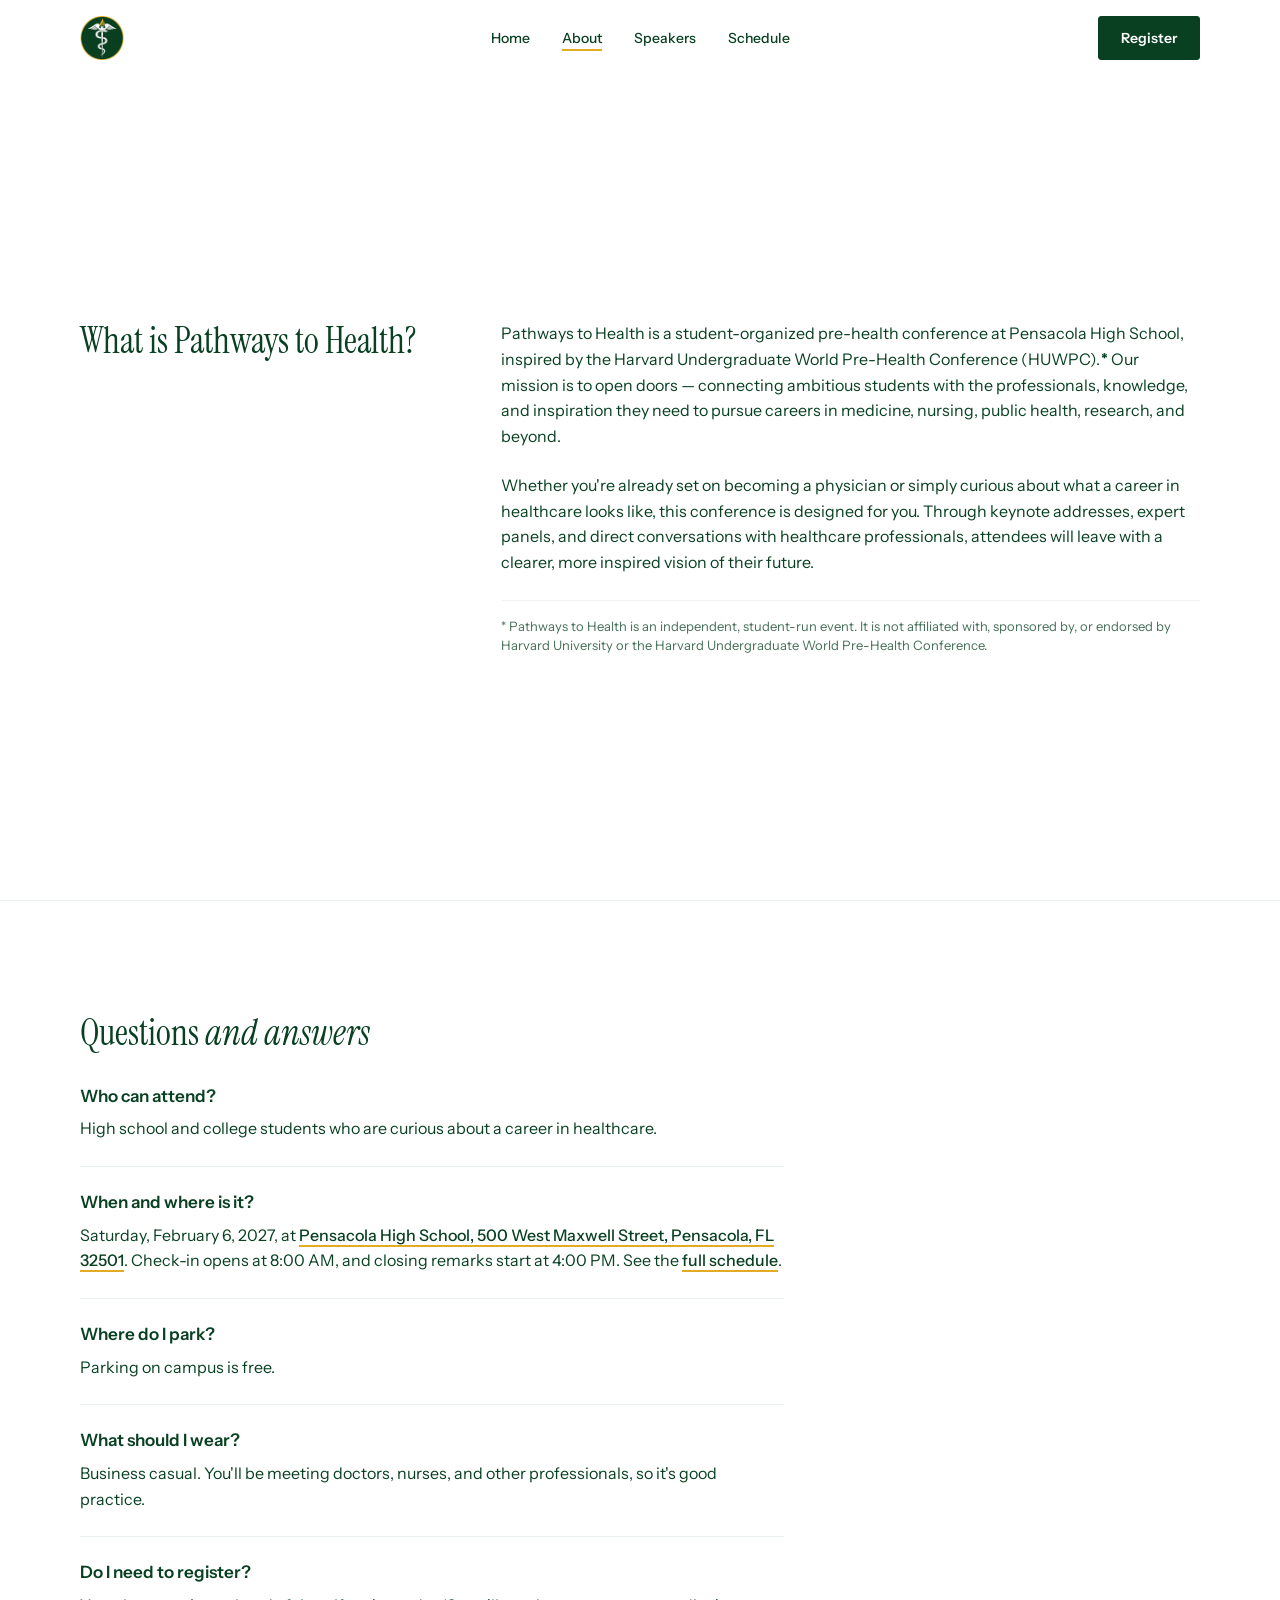
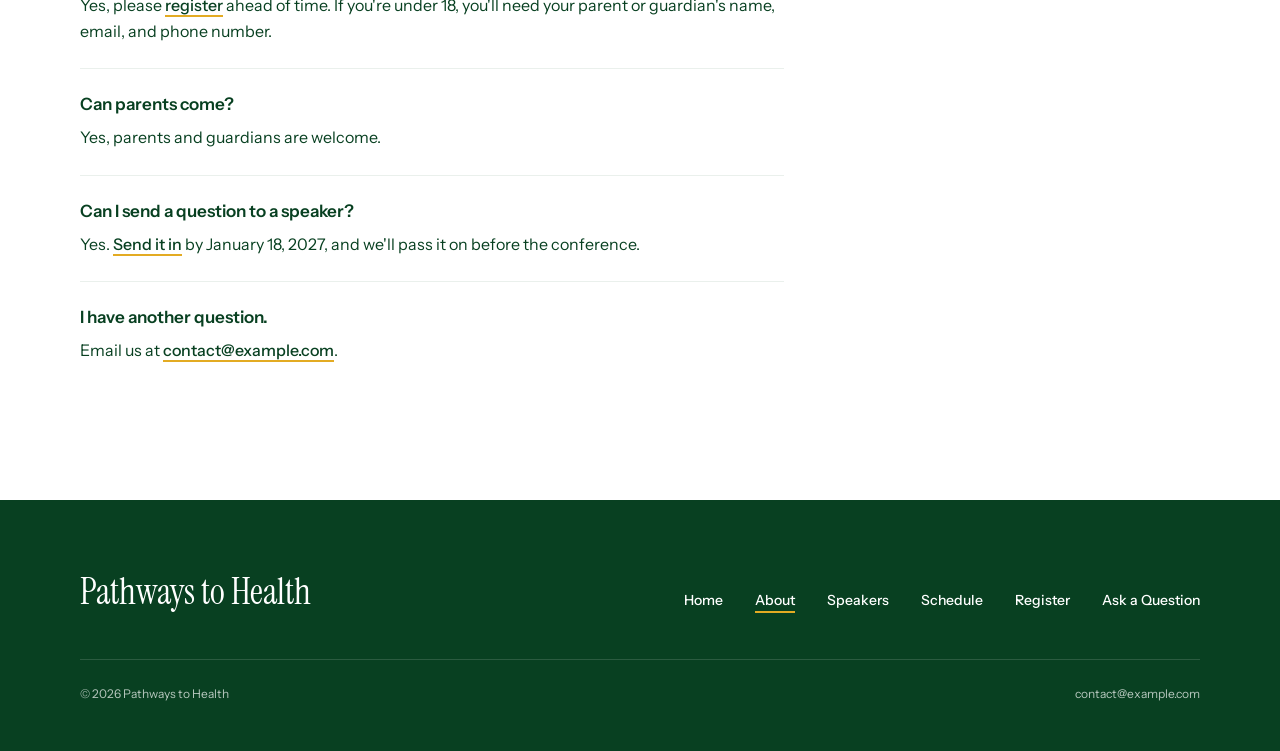
==== commit d7f1b5e3: "removed blank space on FAQs" ====
--- a/about.html
+++ b/about.html
@@ -62,12 +62,9 @@
 
     <!-- Practical details. One <div> per question; keep answers short. -->
     <section class="section" aria-labelledby="faq">
-      <div class="container split">
-        <div>
-          <span class="eyebrow">Good to know</span>
-          <h2 class="h1" id="faq">Questions, <em>answered.</em></h2>
-        </div>
-        <dl class="faq split__body">
+      <div class="container">
+        <h2 class="h1 faq__title" id="faq">Questions <em>and answers</em></h2>
+        <dl class="faq">
           <div>
             <dt class="h3">Who can attend?</dt>
             <dd>High school and college students who are curious about a career in healthcare.</dd>
--- a/css/styles.css
+++ b/css/styles.css
@@ -943,9 +943,15 @@
   margin: var(--space-5) 0 0;
 }
 
-/* About page questions: one per row, divided by hairlines */
+/* About page questions: the heading on top, then one question per row,
+   divided by hairlines */
+.faq__title {
+  margin-bottom: var(--space-6);
+}
+
 .faq {
-  gap: 0;
+  display: grid;
+  max-width: 64ch;
   margin: 0;
 }
 
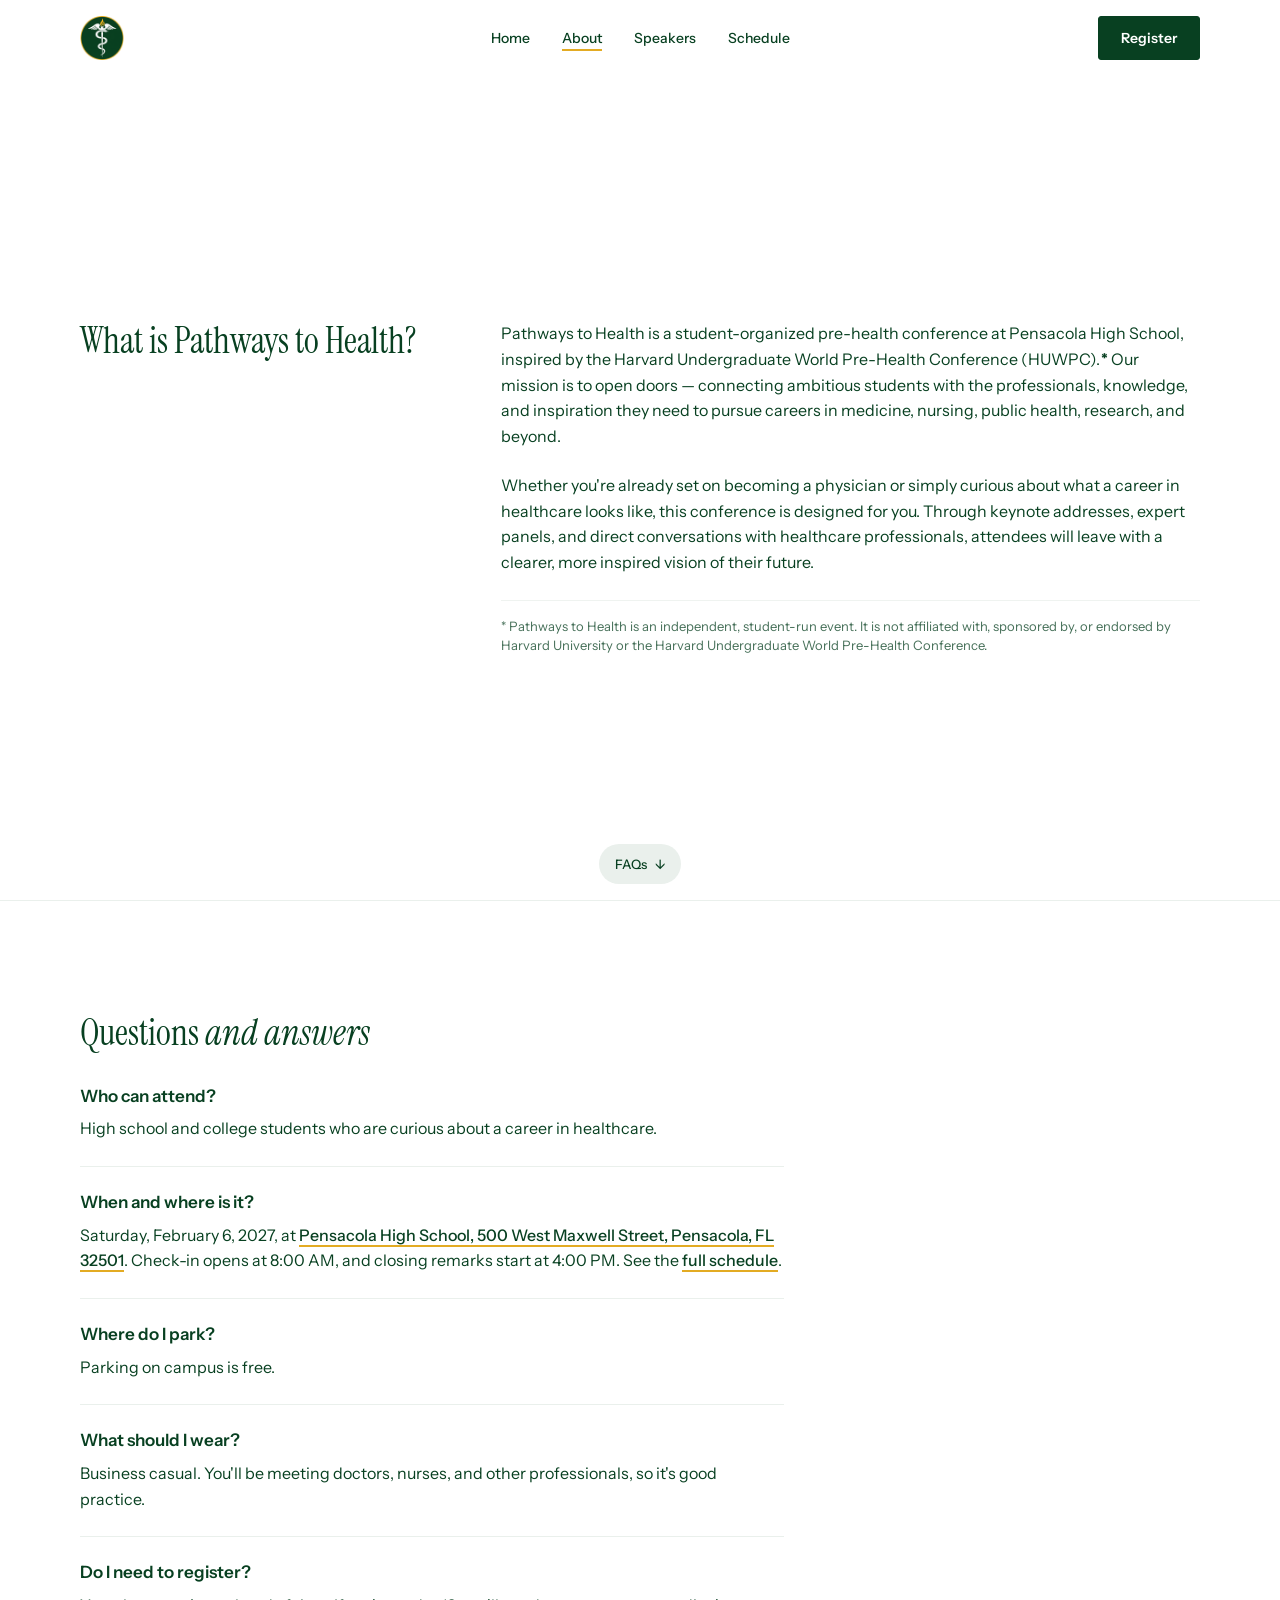
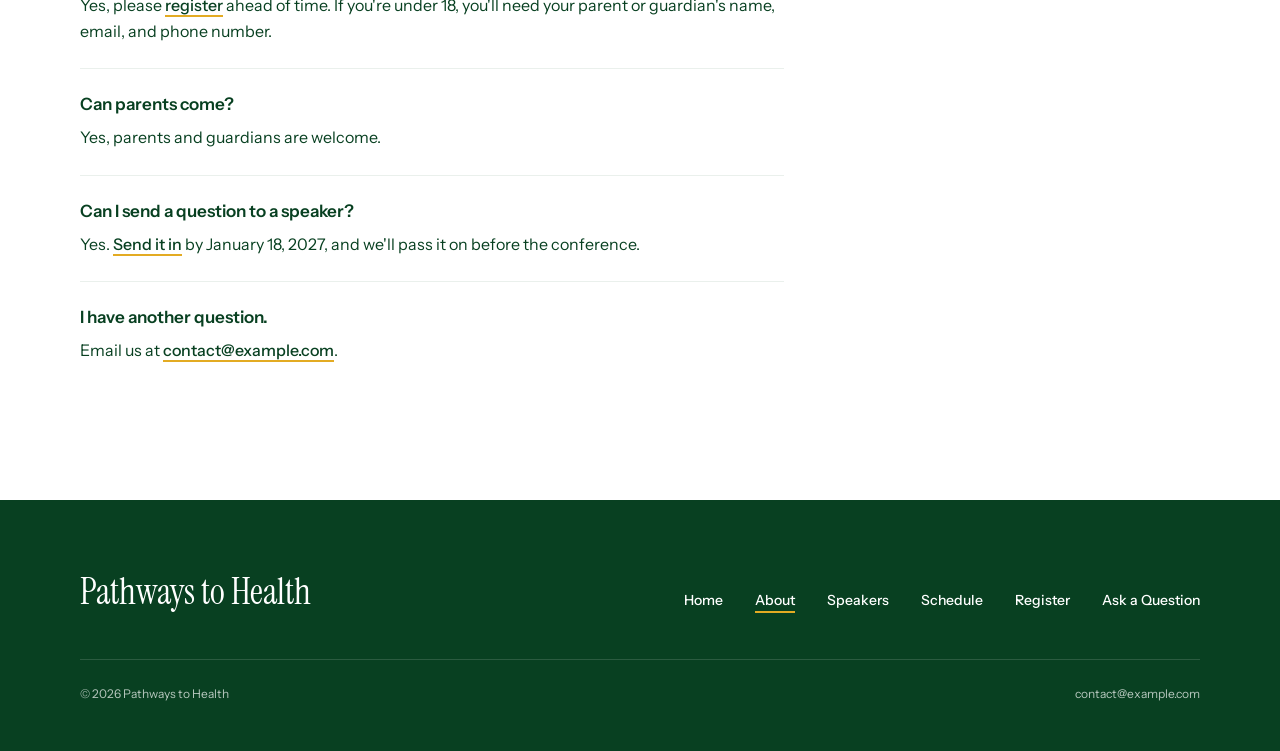
==== commit 83ffce7e: "Added prompting to snap scrolling and working on a fix for squashed artwork on the hero section on m" ====
--- a/about.html
+++ b/about.html
@@ -58,10 +58,11 @@
           <p class="footnote small" id="footnote-harvard">* Pathways to Health is an independent, student-run event. It is not affiliated with, sponsored by, or endorsed by Harvard University or the Harvard Undergraduate World Pre-Health Conference.</p>
         </div>
       </div>
+      <a class="next-cue" href="#faqs" aria-label="Next section: FAQs">FAQs <span class="next-cue__arrow" aria-hidden="true">↓</span></a>
     </section>
 
     <!-- Practical details. One <div> per question; keep answers short. -->
-    <section class="section" aria-labelledby="faq">
+    <section class="section" id="faqs" aria-labelledby="faq">
       <div class="container">
         <h2 class="h1 faq__title" id="faq">Questions <em>and answers</em></h2>
         <dl class="faq">
--- a/css/styles.css
+++ b/css/styles.css
@@ -821,7 +821,6 @@
   }
 
   .hero__inner {
-    --paths-height: 110px;
     grid-template-columns: minmax(0, 1fr);
     grid-template-areas:
       "title"
@@ -832,9 +831,14 @@
       "count";
   }
 
-  /* Too little room beside the branches for labels on a phone */
-  .paths__labels {
+  /* Too narrow for the branching paths on a phone; the rule runs full width
+     on its own instead of handing off to them */
+  .hero__paths {
     display: none;
+  }
+
+  .hero .dot-rule {
+    margin-right: 0;
   }
 
   /* Under the button, set off by a hairline, on one line */
@@ -1509,6 +1513,57 @@
   min-height: 0;
 }
 
+/* "What's next" cue: a small pill at the bottom of a snapped screen that
+   names the next section and jumps to it. It sits in the section's bottom
+   padding, so it never covers content. With JS, cues fade in as their
+   screen snaps into view (js/main.js); without it they simply show. */
+.snap-sections :is(.page-header, main > .section) {
+  position: relative;
+}
+
+.next-cue {
+  position: absolute;
+  bottom: var(--space-4);
+  left: 50%;
+  display: inline-flex;
+  align-items: center;
+  gap: var(--space-2);
+  min-height: 40px;
+  padding: 0 var(--space-4);
+  border-radius: var(--radius-pill);
+  background: var(--surface-2);
+  color: var(--primary);
+  font-size: 13px;
+  font-weight: 500;
+  white-space: nowrap;
+  transform: translateX(-50%);
+  transition:
+    opacity 0.5s var(--ease),
+    transform 0.5s var(--ease),
+    background-color var(--duration) var(--ease),
+    color var(--duration) var(--ease);
+}
+
+.next-cue:hover {
+  background: var(--primary);
+  color: var(--surface);
+}
+
+.next-cue.is-away {
+  opacity: 0;
+  transform: translate(-50%, var(--space-2));
+}
+
+.next-cue__arrow {
+  animation: next-cue-nudge 1.6s var(--ease) infinite;
+}
+
+@keyframes next-cue-nudge {
+  50% {
+    transform: translateY(3px);
+  }
+}
+
 /* ==========================================================================
    Motion preferences
    ========================================================================== */
@@ -1519,7 +1574,8 @@
 
   .paths,
   .paths__labels,
-  .dot-rule::after {
+  .dot-rule::after,
+  .next-cue__arrow {
     animation: none !important;
   }
 
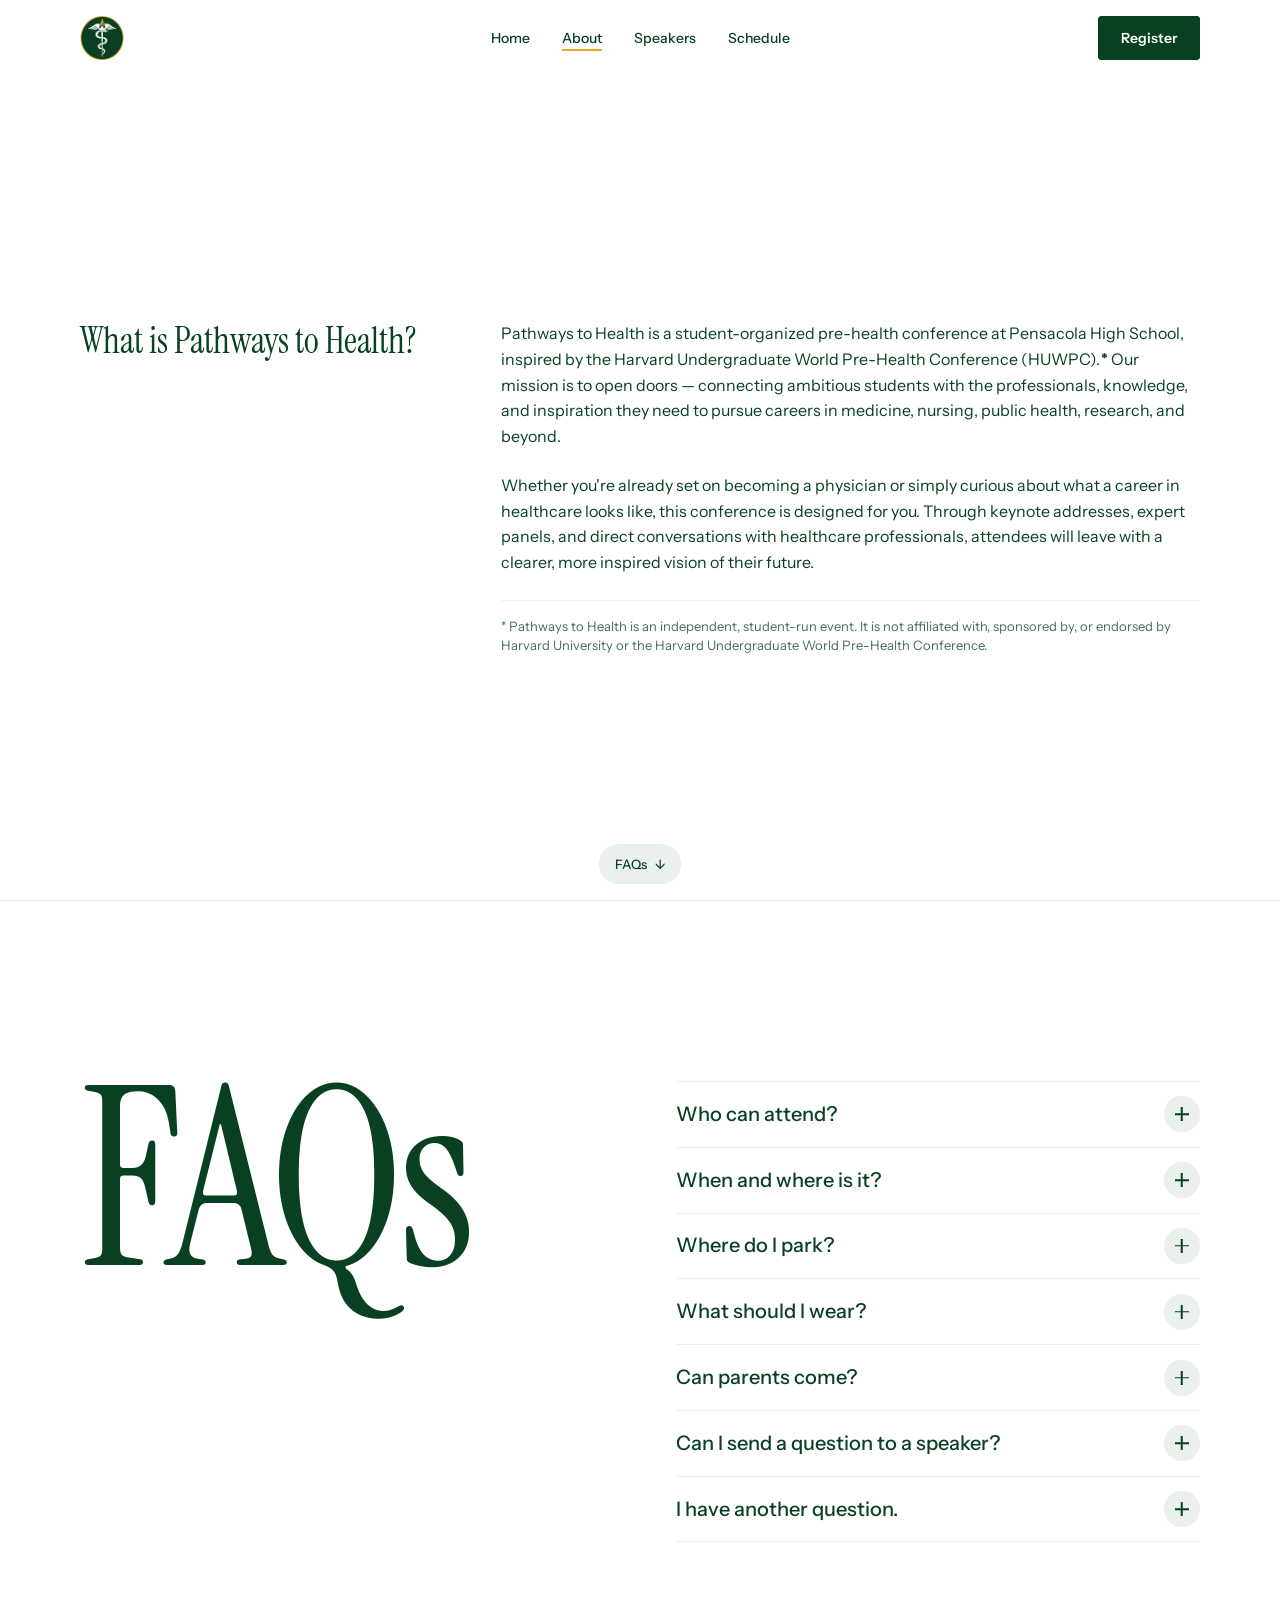
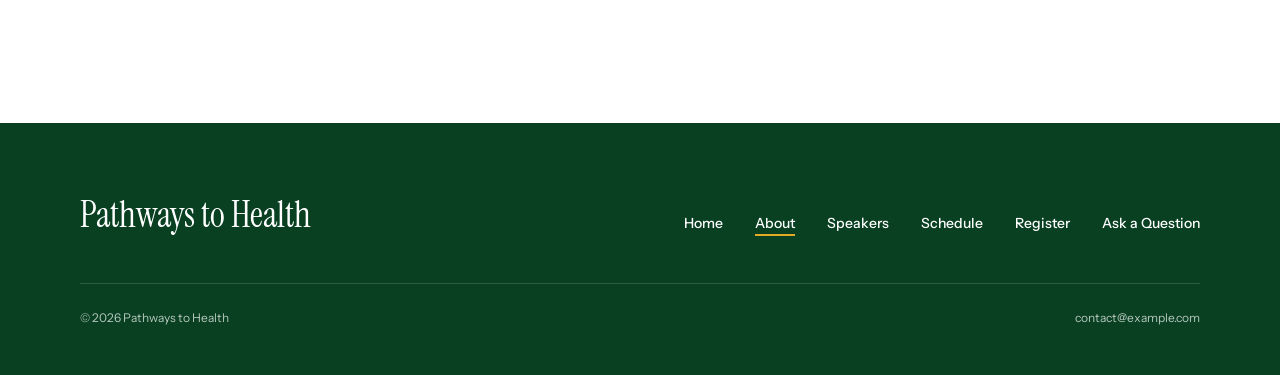
==== commit e213b728: "refactor: update FAQ section to use <details> for better accessibility and user experience" ====
--- a/about.html
+++ b/about.html
@@ -61,45 +61,41 @@
       <a class="next-cue" href="#faqs" aria-label="Next section: FAQs">FAQs <span class="next-cue__arrow" aria-hidden="true">↓</span></a>
     </section>
 
-    <!-- Practical details. One <div> per question; keep answers short. -->
+    <!-- Practical details. One <details> per question; keep answers short. -->
     <section class="section" id="faqs" aria-labelledby="faq">
-      <div class="container">
-        <h2 class="h1 faq__title" id="faq">Questions <em>and answers</em></h2>
-        <dl class="faq">
-          <div>
-            <dt class="h3">Who can attend?</dt>
-            <dd>High school and college students who are curious about a career in healthcare.</dd>
-          </div>
-          <div>
-            <dt class="h3">When and where is it?</dt>
-            <dd>Saturday, February 6, 2027, at <a href="https://www.google.com/maps/search/?api=1&amp;query=Pensacola+High+School%2C+500+W+Maxwell+St%2C+Pensacola%2C+FL+32501">Pensacola High School, 500 West Maxwell Street, Pensacola, FL 32501</a>. Check-in opens at 8:00 AM, and closing remarks start at 4:00 PM. See the <a href="schedule.html">full schedule</a>.</dd>
-          </div>
-          <div>
-            <dt class="h3">Where do I park?</dt>
-            <dd>Parking on campus is free.</dd>
-          </div>
-          <div>
-            <dt class="h3">What should I wear?</dt>
-            <dd>Business casual. You'll be meeting doctors, nurses, and other professionals, so it's good practice.</dd>
-          </div>
-          <div>
-            <dt class="h3">Do I need to register?</dt>
-            <dd>Yes, please <a href="register.html">register</a> ahead of time. If you're under 18, you'll need your parent or guardian's name, email, and phone number.</dd>
-          </div>
-          <div>
-            <dt class="h3">Can parents come?</dt>
-            <dd>Yes, parents and guardians are welcome.</dd>
-          </div>
-          <div>
-            <dt class="h3">Can I send a question to a speaker?</dt>
-            <dd>Yes. <a href="ask.html">Send it in</a> by January 18, 2027, and we'll pass it on before the conference.</dd>
-          </div>
-          <div>
-            <dt class="h3">I have another question.</dt>
+      <div class="container split faq-split">
+        <h2 class="h1 faq__title" id="faq">FAQs</h2>
+        <div class="faq">
+          <details>
+            <summary><span class="faq__q">Who can attend?</span><span class="faq__icon" aria-hidden="true"></span></summary>
+            <p class="faq__a">High school and college students who are curious about a career in healthcare.</p>
+          </details>
+          <details>
+            <summary><span class="faq__q">When and where is it?</span><span class="faq__icon" aria-hidden="true"></span></summary>
+            <p class="faq__a">Saturday, February 6, 2027, at <a href="https://www.google.com/maps/search/?api=1&amp;query=Pensacola+High+School%2C+500+W+Maxwell+St%2C+Pensacola%2C+FL+32501">Pensacola High School, 500 West Maxwell Street, Pensacola, FL 32501</a>. Check-in opens at 8:00 AM, and closing remarks start at 4:00 PM. See the <a href="schedule.html">full schedule</a>.</p>
+          </details>
+          <details>
+            <summary><span class="faq__q">Where do I park?</span><span class="faq__icon" aria-hidden="true"></span></summary>
+            <p class="faq__a">Parking on campus is free.</p>
+          </details>
+          <details>
+            <summary><span class="faq__q">What should I wear?</span><span class="faq__icon" aria-hidden="true"></span></summary>
+            <p class="faq__a">Business casual. You'll be meeting doctors, nurses, and other professionals, so it's good practice.</p>
+          </details>
+          <details>
+            <summary><span class="faq__q">Can parents come?</span><span class="faq__icon" aria-hidden="true"></span></summary>
+            <p class="faq__a">Yes, parents and guardians are welcome.</p>
+          </details>
+          <details>
+            <summary><span class="faq__q">Can I send a question to a speaker?</span><span class="faq__icon" aria-hidden="true"></span></summary>
+            <p class="faq__a">Yes. <a href="ask.html">Send it in</a> by January 18, 2027, and we'll pass it on before the conference.</p>
+          </details>
+          <details>
+            <summary><span class="faq__q">I have another question.</span><span class="faq__icon" aria-hidden="true"></span></summary>
             <!-- PLACEHOLDER: replace contact@example.com with the real contact email (see plan.md, D) -->
-            <dd>Email us at <a href="mailto:contact@example.com">contact@example.com</a>.</dd>
-          </div>
-        </dl>
+            <p class="faq__a">Email us at <a href="mailto:contact@example.com">contact@example.com</a>.</p>
+          </details>
+        </div>
       </div>
     </section>
   </main>
--- a/css/styles.css
+++ b/css/styles.css
@@ -532,6 +532,7 @@
   display: flex; /* centres the hero in the first screen */
   align-items: center;
   min-height: calc(100svh - var(--header-height));
+  min-height: calc(100dvh - var(--header-height));
   padding: var(--space-7) 0 var(--space-8);
   overflow: hidden;
 }
@@ -837,14 +838,49 @@
     display: none;
   }
 
+  /* Everything centered on phones */
+  .hero__inner {
+    text-align: center;
+  }
+
+  .hero__details {
+    justify-content: center;
+  }
+
+  .hero__cta {
+    justify-self: center;
+  }
+
+  /* A short centered rule: the dot sits in the middle and the line draws
+     outward from it to both sides */
   .hero .dot-rule {
-    margin-right: 0;
+    position: relative;
+    justify-content: center;
+    justify-self: center;
+    width: min(220px, 100%);
+    margin: var(--space-6) 0;
+  }
+
+  .hero .dot-rule::before {
+    position: relative;
+    z-index: 1;
+    box-shadow: 0 0 0 5px var(--surface); /* a little air between dot and line */
+  }
+
+  .hero .dot-rule::after {
+    position: absolute;
+    top: 50%;
+    left: 0;
+    right: 0;
+    margin-top: -1px;
+    transform-origin: center;
   }
 
   /* Under the button, set off by a hairline, on one line */
   .countdown {
     flex-direction: row;
     align-items: baseline;
+    justify-content: center;
     gap: var(--space-3);
     justify-self: stretch;
     margin: var(--space-6) 0 0;
@@ -947,32 +983,128 @@
   margin: var(--space-5) 0 0;
 }
 
-/* About page questions: the heading on top, then one question per row,
-   divided by hairlines */
+/* About page questions: the heading on the left, an accordion on the right.
+   Each question is a row between hairlines with a round +/- button; the
+   answer opens below it. Native <details>, so it works without JavaScript. */
+/* The whole list fits on one screen: tighter section padding, and rows
+   that shrink on shorter screens */
+#faqs {
+  padding: var(--space-7) 0;
+}
+
+/* Two equal columns so the title can grow toward the list's height.
+   The title is sized off its column (FAQs is about 1.65em wide). */
+.faq-split {
+  grid-template-columns: 1fr 1fr;
+  align-items: start;
+  container-type: inline-size;
+}
+
 .faq__title {
-  margin-bottom: var(--space-6);
+  margin: 0;
+  font-size: min(16rem, (100cqi - var(--space-8)) / 2 / 2.1);
+  line-height: 0.8;
+  letter-spacing: -0.02em;
 }
 
 .faq {
-  display: grid;
-  max-width: 64ch;
-  margin: 0;
-}
-
-.faq > div {
-  display: grid;
-  gap: var(--space-2);
-  padding: var(--space-5) 0;
+  min-width: 0;
+  border-bottom: 1px solid var(--surface-2);
+}
+
+.faq details {
   border-top: 1px solid var(--surface-2);
 }
 
-.faq > div:first-child {
-  padding-top: 0;
-  border-top: 0;
-}
-
-.faq dd {
-  margin: 0;
+.faq summary {
+  display: flex;
+  align-items: center;
+  justify-content: space-between;
+  gap: var(--space-5);
+  padding: clamp(8px, 1.6vh, 20px) 0;
+  cursor: pointer;
+  list-style: none;
+}
+
+.faq summary::-webkit-details-marker {
+  display: none;
+}
+
+.faq__q {
+  font-size: clamp(1.0625rem, 1.6vw, 1.25rem); /* 20px max */
+  font-weight: 500;
+  line-height: 1.35;
+  color: var(--primary);
+}
+
+/* The round button, with a plus drawn from two bars; the vertical bar
+   turns flat when the answer is open, leaving a minus */
+.faq__icon {
+  position: relative;
+  flex: none;
+  width: 36px;
+  height: 36px;
+  border-radius: 50%;
+  background: var(--surface-2);
+  transition: background-color var(--duration) var(--ease);
+}
+
+.faq__icon::before,
+.faq__icon::after {
+  content: "";
+  position: absolute;
+  top: 50%;
+  left: 50%;
+  width: 14px;
+  height: 1.5px;
+  background: var(--primary);
+  transform: translate(-50%, -50%);
+  transition: transform var(--duration) var(--ease);
+}
+
+.faq__icon::after {
+  transform: translate(-50%, -50%) rotate(90deg);
+}
+
+.faq details[open] .faq__icon::after {
+  transform: translate(-50%, -50%) rotate(0deg);
+}
+
+.faq summary:hover .faq__icon {
+  background: color-mix(in srgb, var(--surface-2) 70%, var(--primary) 12%);
+}
+
+.faq summary:focus-visible {
+  outline: 2px solid var(--accent);
+  outline-offset: 4px;
+}
+
+.faq__a {
+  max-width: 60ch;
+  padding: 0 calc(36px + var(--space-5)) clamp(12px, 2vh, 24px) 0;
+}
+
+@media (max-width: 767px) {
+  #faqs {
+    padding: var(--space-6) 0;
+  }
+
+  .faq-split {
+    grid-template-columns: 1fr;
+  }
+
+  .faq__title {
+    font-size: min(6rem, 100cqi / 2.1);
+  }
+
+  .faq__icon {
+    width: 32px;
+    height: 32px;
+  }
+
+  .faq__a {
+    padding-right: 0;
+  }
 }
 
 /* Links inside an answer stay inline: green text, gold underline */
@@ -1444,6 +1576,11 @@
   /* The screen's height with the browser's toolbars showing (phones,
      iPad Safari); the same as 100vh on desktops. */
   min-height: calc(100svh - var(--snap-header));
+  /* The screen's actual current height. On phones svh stays at the
+     toolbars-showing height, so once Safari tucks its toolbars away each
+     screen came up short and the top of the next section (e.g. the
+     "What we do" eyebrow) showed under it. dvh follows the toolbars. */
+  min-height: calc(100dvh - var(--snap-header));
   scroll-snap-align: start;
   scroll-snap-stop: always;
 }
